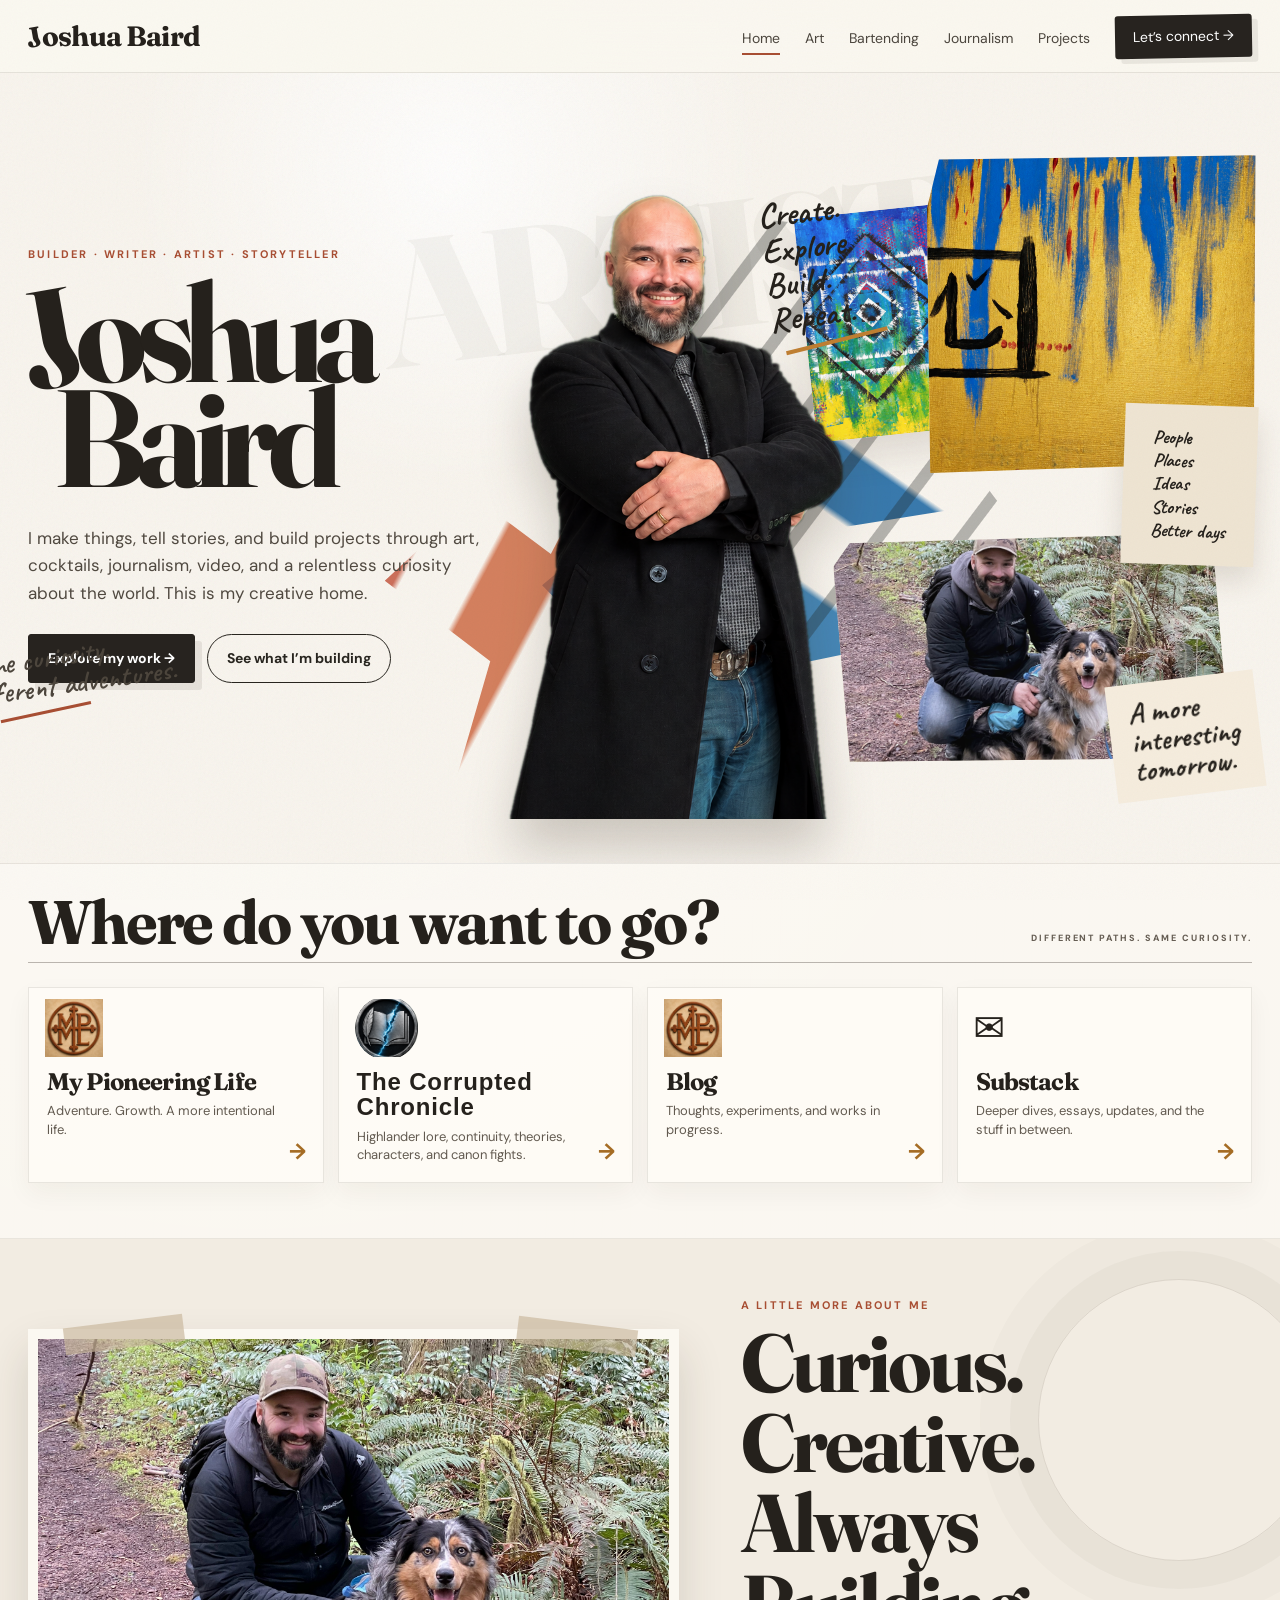
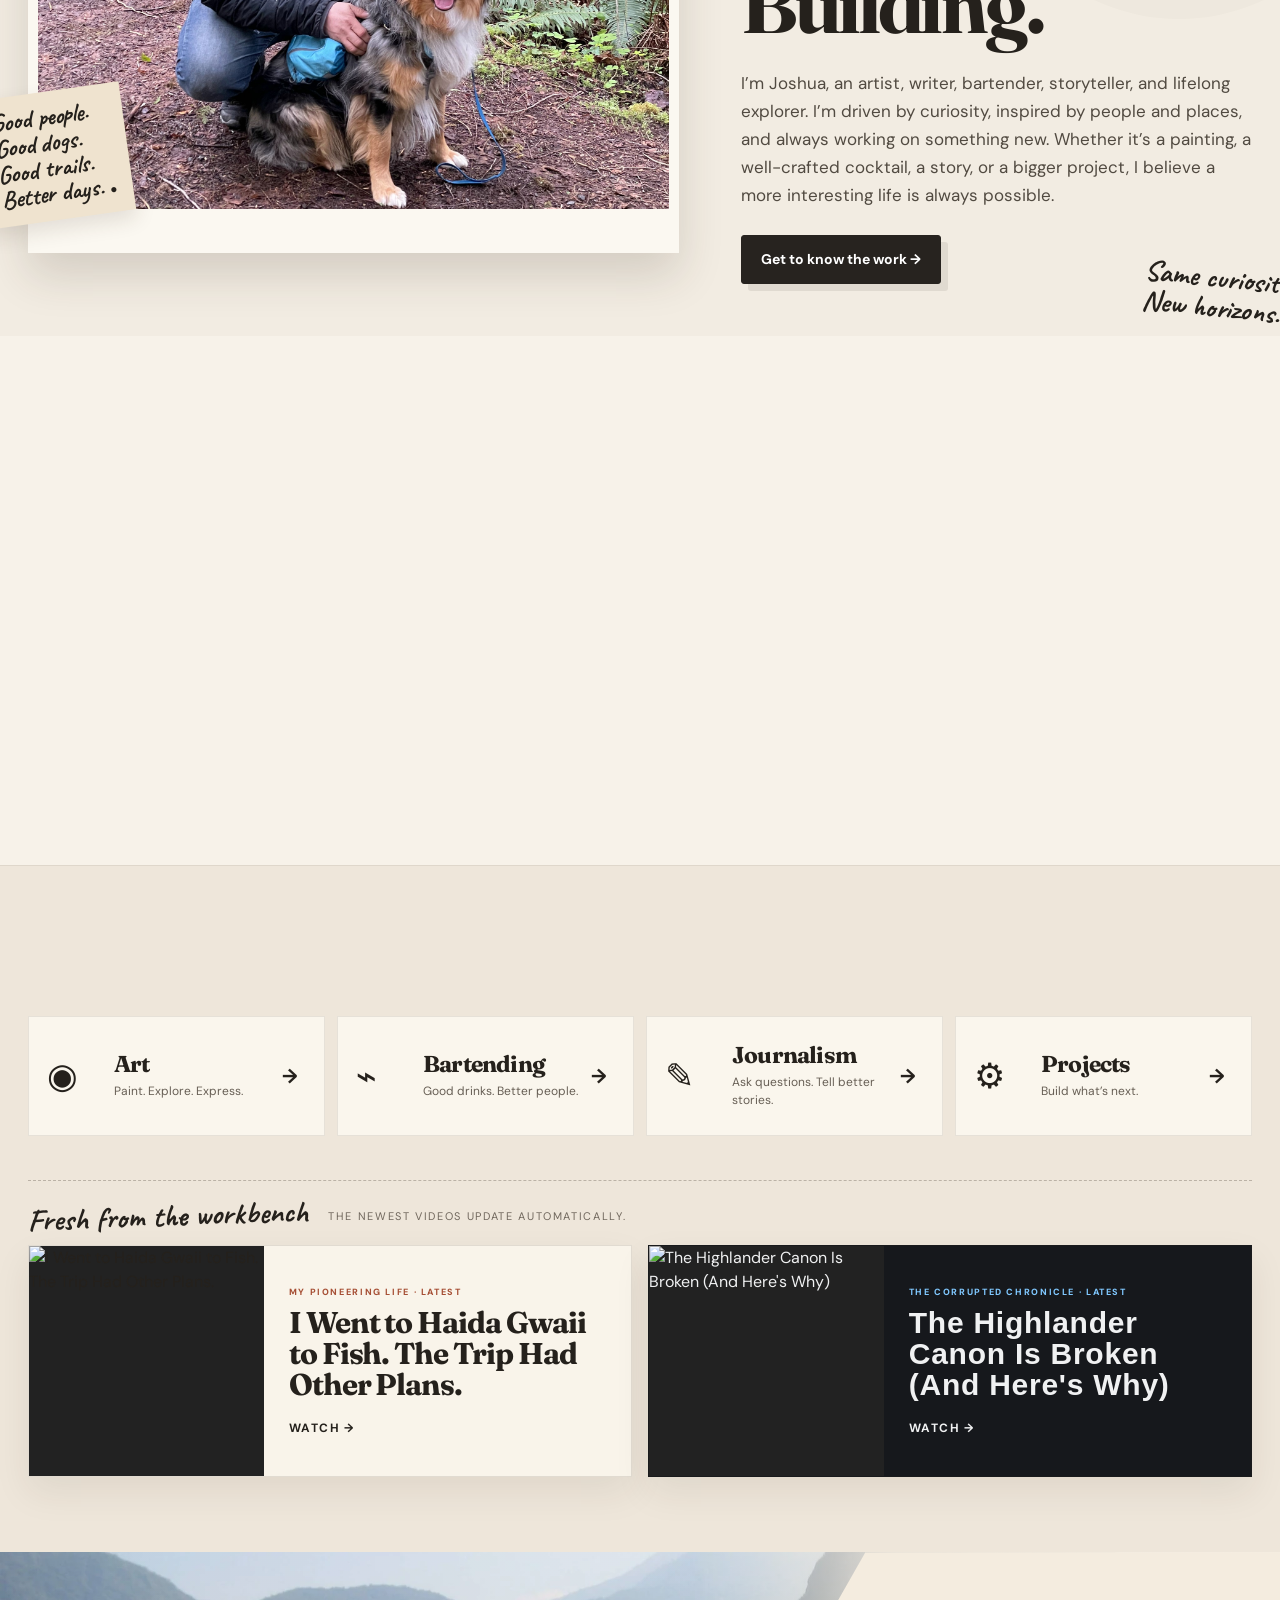
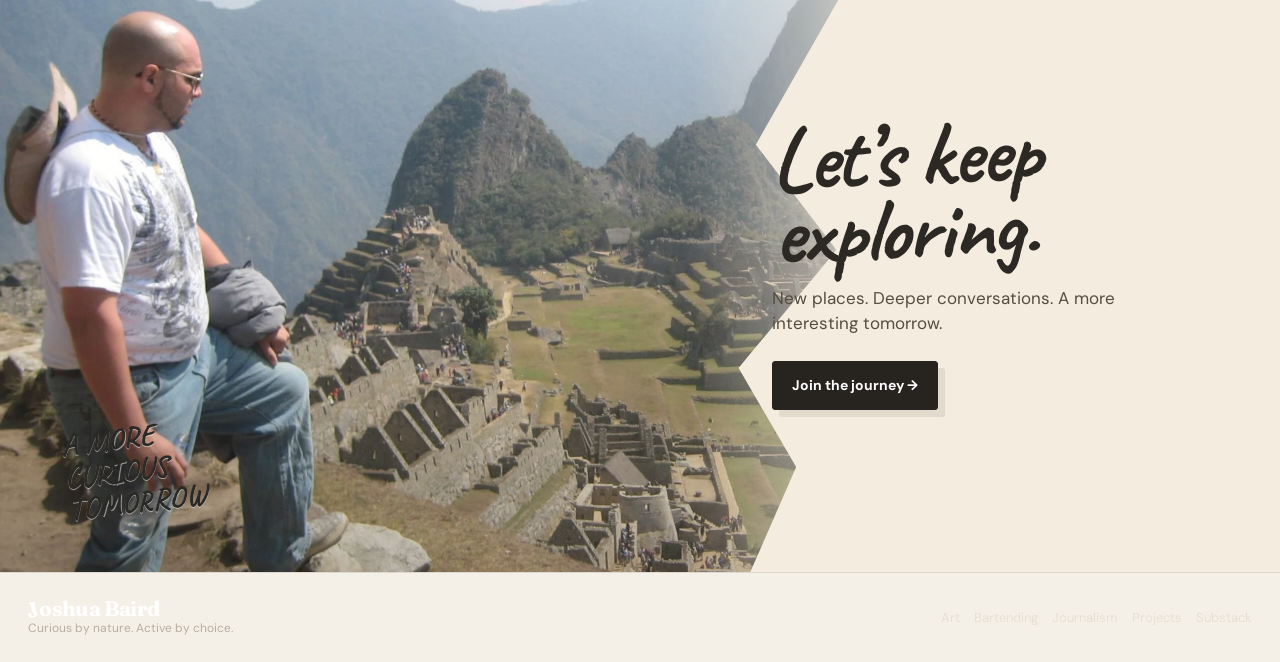
==== index.html @ 8ac99ee0 "Publish Joshua Baird Website v1.9" ====
<!doctype html>
<html lang="en">
<head>
<meta charset="utf-8">
<meta name="viewport" content="width=device-width,initial-scale=1">
<title>Joshua Baird — Curious. Creative. Always Building.</title>
<meta name="description" content="Joshua Baird: art, writing, bartending, journalism, projects, travel and a life built around curiosity.">
<link rel="stylesheet" href="assets/css/site.css">
</head>
<body class="site-shell home-v2">
<nav class="nav home-v2-nav">
  <div class="container nav-inner">
    <a class="brand" href="index.html"><span class="brand-j">J</span>oshua Baird</a>
    <button class="menu-btn" aria-label="Menu">☰</button>
    <div class="nav-links">
      <a class="active" href="index.html">Home</a>
      <a href="art.html">Art</a>
      <a href="bartending.html">Bartending</a>
      <a href="journalism.html">Journalism</a>
      <a href="projects.html">Projects</a>
      <a class="nav-cta" href="#explore">Let’s connect →</a>
    </div>
  </div>
</nav>
<main>

<section class="home2-hero">
  <div class="home2-paint home2-paint-blue" aria-hidden="true"></div>
  <div class="home2-paint home2-paint-red" aria-hidden="true"></div>
  <div class="home2-paint home2-paint-charcoal" aria-hidden="true"></div>
  <div class="container home2-hero-grid">
    <div class="home2-copy reveal">
      <div class="eyebrow">Builder · Writer · Artist · Storyteller</div>
      <h1><span class="home2-crooked-j">J</span>oshua<br><span class="home2-baird">Baird</span></h1>
      <p>I make things, tell stories, and build projects through art, cocktails, journalism, video, and a relentless curiosity about the world. This is my creative home.</p>
      <div class="hero-btns">
        <a class="btn home2-ink-btn" href="#explore">Explore my work →</a>
        <a class="btn ghost" href="projects.html">See what I’m building</a>
      </div>
      <div class="home2-margin-note">Same curiosity.<br>Different adventures.</div>
    </div>

    <div class="home2-portrait-wrap reveal">
      <div class="home2-word artist-word" aria-hidden="true">ARTIST</div>
      <img class="home2-portrait" src="assets/img/profile/joshua-cutout-v2.png" alt="Joshua Baird">
      <div class="home2-portrait-note">Create.<br>Explore.<br>Build.<br>Repeat.</div>
    </div>

    <div class="home2-collage reveal" aria-label="Artwork and places that shape the work">
      <figure class="home2-art-scrap home2-art-scrap-main"><img src="assets/img/art/gold-blue-circle.png" alt="Gold, blue and red abstract painting by Joshua Baird"></figure>
      <figure class="home2-art-scrap home2-art-scrap-small"><img src="assets/img/art/blue-diamond.png" alt="Blue geometric abstract painting by Joshua Baird"></figure>
      <figure class="home2-place-scrap"><img src="assets/img/profile/joshua-hiking-original.jpg" alt="Pacific Northwest trail"></figure>
      <div class="home2-paper-note">People<br>Places<br>Ideas<br>Stories<br>Better days</div>
      <div class="home2-tomorrow">A more<br>interesting<br>tomorrow.</div>
    </div>
  </div>
</section>

<section class="home2-routes" id="explore">
  <div class="container">
    <div class="home2-section-line reveal">
      <h2>Where do you want to go?</h2>
      <span>Different paths. Same curiosity.</span>
    </div>
    <div class="home2-route-grid">
      <a class="home2-route-card reveal" href="https://www.youtube.com/@mypioneeringlife" target="_blank" rel="noopener">
        <div class="home2-route-mark mpl-mark"><img src="assets/img/brand/mpl-current-logo.webp" alt="My Pioneering Life"></div>
        <h3>My Pioneering Life</h3><p>Adventure. Growth. A more intentional life.</p><b>→</b>
      </a>
      <a class="home2-route-card reveal" href="https://www.youtube.com/@TheCorruptedChronicle" target="_blank" rel="noopener">
        <div class="home2-route-mark cc-mark"><img src="assets/img/brand/corrupted-chronicle-logo.png" alt="The Corrupted Chronicle"></div>
        <h3 class="cc-title">The Corrupted Chronicle</h3><p>Highlander lore, continuity, theories, characters, and canon fights.</p><b>→</b>
      </a>
      <a class="home2-route-card reveal" href="https://mypioneeringlife.com" target="_blank" rel="noopener" data-live-link="blog">
        <div class="home2-route-mark blog-mark"><img data-live-image="blog" src="assets/img/brand/mpl-current-logo.webp" alt="My Pioneering Life blog"></div>
        <h3>Blog</h3><p data-live-title="blog">Thoughts, experiments, and works in progress.</p><b>→</b>
      </a>
      <a class="home2-route-card reveal" href="https://substack.com/@mypioneeringlife" target="_blank" rel="noopener" data-live-link="substack">
        <div class="home2-route-mark substack-mark"><span>✉</span></div>
        <h3>Substack</h3><p data-live-title="substack">Deeper dives, essays, updates, and the stuff in between.</p><b>→</b>
      </a>
    </div>
  </div>
</section>

<section class="home2-about">
  <div class="container home2-about-grid">
    <div class="home2-about-photo reveal">
      <div class="home2-tape tape-a"></div><div class="home2-tape tape-b"></div>
      <img src="assets/img/profile/joshua-hiking.jpg" alt="Joshua hiking in the Pacific Northwest with his dog">
      <div class="home2-dog-note">Good people.<br>Good dogs.<br>Good trails.<br>Better days. <span>●</span></div>
    </div>
    <div class="home2-about-copy reveal">
      <div class="eyebrow">A little more about me</div>
      <h2>Curious. Creative.<br>Always Building.</h2>
      <p>I’m Joshua, an artist, writer, bartender, storyteller, and lifelong explorer. I’m driven by curiosity, inspired by people and places, and always working on something new. Whether it’s a painting, a well-crafted cocktail, a story, or a bigger project, I believe a more interesting life is always possible.</p>
      <a class="btn home2-ink-btn" href="projects.html">Get to know the work →</a>
      <div class="home2-about-scribble">Same curiosity.<br>New horizons.</div>
    </div>
  </div>
</section>

<section class="home2-art">
  <div class="container">
    <div class="home2-section-line reveal">
      <h2>Color. Contrast. Conversation.</h2>
      <span>Art that leaves a mark.</span>
    </div>
    <div class="home2-art-grid">
      <a href="art.html" class="home2-art-card reveal">
        <img src="assets/img/art/blue-diamond.png" alt="Blue Diamond abstract painting">
        <div><strong>Depth. Pattern. Perspective.</strong><span>Supporting work from the studio.</span></div>
      </a>
      <a href="art.html" class="home2-art-card reveal">
        <img src="assets/img/art/gold-blue-circle.png" alt="Gold and blue abstract painting with a red circle">
        <div><strong>Questions. Imperfection. Possibility.</strong><span>A study in marks, balance and interruption.</span></div>
      </a>
      <a href="art.html" class="home2-art-card reveal">
        <img src="assets/img/art/shards-red-x.png" alt="Abstract shard painting with red X forms">
        <div><strong>Energy. Disruption. Movement.</strong><span>The greatest hits stay inside the art page.</span></div>
      </a>
      <div class="home2-art-statement reveal">ART IS A<br>CONVERSATION<br>THAT KEEPS<br>GOING.<span>↗</span></div>
    </div>
  </div>
</section>

<section class="home2-motion">
  <div class="container">
    <div class="home2-section-line reveal">
      <h2>Projects in Motion.</h2>
      <span>Ideas, passions, and work in progress.</span>
    </div>
    <div class="home2-motion-grid">
      <a class="home2-motion-card reveal" href="art.html"><span class="motion-symbol">◉</span><div><h3>Art</h3><p>Paint. Explore. Express.</p></div><b>→</b></a>
      <a class="home2-motion-card reveal" href="bartending.html"><span class="motion-symbol">⌁</span><div><h3>Bartending</h3><p>Good drinks. Better people.</p></div><b>→</b></a>
      <a class="home2-motion-card reveal" href="journalism.html"><span class="motion-symbol">✎</span><div><h3>Journalism</h3><p>Ask questions. Tell better stories.</p></div><b>→</b></a>
      <a class="home2-motion-card reveal" href="projects.html"><span class="motion-symbol">⚙</span><div><h3>Projects</h3><p>Build what’s next.</p></div><b>→</b></a>
    </div>

    <div class="home2-live-label reveal"><span>Fresh from the workbench</span><em>The newest videos update automatically.</em></div>
    <div class="home2-live-grid">
      <a class="home2-live-card reveal" data-live-video-card="mypioneeringlife" href="https://www.youtube.com/@mypioneeringlife" target="_blank" rel="noopener">
        <div class="home2-live-thumb"><img data-live-video-thumb="mypioneeringlife" src="https://i.ytimg.com/vi/rcuviXfyBH0/maxresdefault.jpg" alt="Latest My Pioneering Life video"></div>
        <div class="home2-live-copy"><span>MY PIONEERING LIFE · LATEST</span><h3 data-live-video-title="mypioneeringlife">I Went to Haida Gwaii to Fish. The Trip Had Other Plans.</h3><b>Watch →</b></div>
      </a>
      <a class="home2-live-card home2-live-cc reveal" data-live-video-card="corruptedchronicle" href="https://www.youtube.com/@TheCorruptedChronicle" target="_blank" rel="noopener">
        <div class="home2-live-thumb"><img data-live-video-thumb="corruptedchronicle" src="https://i.ytimg.com/vi/TkaLQCbQPTg/maxresdefault.jpg" alt="Latest Corrupted Chronicle video"></div>
        <div class="home2-live-copy"><span>THE CORRUPTED CHRONICLE · LATEST</span><h3 data-live-video-title="corruptedchronicle">The Highlander Canon Is Broken (And Here's Why)</h3><b>Watch →</b></div>
      </a>
    </div>
  </div>
</section>

<section class="home2-travel reveal">
  <img src="assets/img/travel/machu-picchu.webp" alt="Joshua overlooking Machu Picchu">
  <div class="home2-travel-wash"></div>
  <div class="home2-travel-side">A MORE<br>CURIOUS<br>TOMORROW</div>
  <div class="container home2-travel-inner">
    <div class="home2-travel-copy">
      <h2>Let’s keep<br>exploring.</h2>
      <p>New places. Deeper conversations. A more interesting tomorrow.</p>
      <a class="btn home2-ink-btn" href="projects.html">Join the journey →</a>
    </div>
  </div>
</section>

</main>
<footer class="footer home2-footer"><div class="container footer-inner"><div><div class="brand"><span class="brand-j">J</span>oshua Baird</div><div class="footer-small">Curious by nature. Active by choice.</div></div><div class="footer-links"><a href="art.html">Art</a><a href="bartending.html">Bartending</a><a href="journalism.html">Journalism</a><a href="projects.html">Projects</a><a href="https://substack.com/@mypioneeringlife" target="_blank" rel="noopener">Substack</a></div></div></footer>
<script src="data/live-content.js"></script>
<script src="assets/js/site.js"></script>
</body></html>
---- assets/css/site.css ----
@import url('https://fonts.googleapis.com/css2?family=Caveat:wght@500;600;700&family=DM+Sans:wght@400;500;600;700&family=Fraunces:opsz,wght@9..144,600;9..144,700;9..144,800&display=swap');

:root{
  --paper:#f4efe6;--paper-2:#fbf8f1;--ink:#25211c;--muted:#675f55;--rust:#a84e33;--rust-2:#7f3727;
  --char:#28251f;--sage:#75806f;--line:rgba(55,46,35,.16);--cream:#fffdf7;--gold:#c79444;
  --serif:'Fraunces',Georgia,serif;--sans:'DM Sans',system-ui,sans-serif;--hand:'Caveat',cursive;
  --shadow:0 22px 60px rgba(67,48,28,.13);--radius:18px;
}
*{box-sizing:border-box}html{scroll-behavior:smooth}body{margin:0;color:var(--ink);font-family:var(--sans);background:var(--paper);line-height:1.5}a{color:inherit;text-decoration:none}img{display:block;max-width:100%}button{font:inherit}::selection{background:#dcb59f;color:#231a16}
body.site-shell{background:
  radial-gradient(circle at 20% 12%,rgba(255,255,255,.8),transparent 23%),
  linear-gradient(rgba(249,246,239,.94),rgba(249,246,239,.94)),
  repeating-linear-gradient(92deg,rgba(113,89,55,.08) 0 1px,transparent 1px 28px),
  #eee4d4;
}
body.site-shell:before{content:"";position:fixed;inset:0;pointer-events:none;z-index:1000;opacity:.22;mix-blend-mode:multiply;background-image:url("data:image/svg+xml,%3Csvg xmlns='http://www.w3.org/2000/svg' width='130' height='130'%3E%3Cfilter id='n'%3E%3CfeTurbulence type='fractalNoise' baseFrequency='.8' numOctaves='3' stitchTiles='stitch'/%3E%3C/filter%3E%3Crect width='100%25' height='100%25' filter='url(%23n)' opacity='.13'/%3E%3C/svg%3E")}

.container{width:min(1320px,calc(100% - 56px));margin:auto}.nav{position:sticky;top:0;z-index:80;background:rgba(248,244,236,.88);backdrop-filter:blur(18px);border-bottom:1px solid var(--line)}.nav-inner{height:72px;display:flex;align-items:center;justify-content:space-between;gap:28px}.brand{font:700 28px/1 var(--serif);letter-spacing:-.03em}.nav-links{display:flex;align-items:center;gap:25px;font-size:14px}.nav-links a{position:relative;padding:24px 0 20px;color:#4c463e}.nav-links a:after{content:"";position:absolute;left:0;right:100%;bottom:14px;height:2px;background:var(--rust);transition:.25s}.nav-links a:hover:after,.nav-links a.active:after{right:0}.nav-cta{padding:10px 15px!important;border-radius:999px;background:var(--char);color:white!important}.nav-cta:after{display:none}.menu-btn{display:none;background:none;border:0;font-size:24px}

.eyebrow{text-transform:uppercase;letter-spacing:.2em;font-size:11px;font-weight:700;color:var(--rust)}.display,h1,h2,h3{font-family:var(--serif);margin:0;line-height:.98;letter-spacing:-.035em}.hand{font-family:var(--hand);font-size:30px;line-height:1.05}.muted{color:var(--muted)}.btn{display:inline-flex;align-items:center;justify-content:center;gap:10px;border-radius:999px;padding:13px 19px;background:var(--char);color:white;border:1px solid var(--char);font-weight:700;font-size:14px;transition:.2s}.btn:hover{transform:translateY(-2px);box-shadow:0 12px 28px rgba(36,30,24,.16)}.btn.ghost{background:transparent;color:var(--char)}.btn.rust{background:var(--rust);border-color:var(--rust)}

/* Home */
.home-hero{position:relative;min-height:760px;display:grid;grid-template-columns:.9fr 1.1fr;align-items:center;gap:20px;padding:46px 0 12px;overflow:hidden}.home-hero:after{content:"";position:absolute;right:-10vw;top:8%;width:58vw;height:86%;background:url('../img/art/grid-lines.png') center/cover;opacity:.38;mix-blend-mode:multiply;clip-path:polygon(9% 6%,95% 0,86% 34%,100% 58%,77% 100%,37% 92%,0 64%,13% 31%);filter:saturate(1.1) contrast(1.02);z-index:-1}.hero-copy{padding:48px 0 76px;position:relative;z-index:3}.hero-copy h1{font-size:clamp(72px,9.7vw,150px);max-width:720px}.hero-copy .intro{max-width:620px;font-size:19px;color:#554e46;margin:24px 0 26px}.hero-btns{display:flex;gap:12px;flex-wrap:wrap}.hero-scribble{display:inline-block;margin:34px 0 0 36px;transform:rotate(-5deg);font:600 31px/1.05 var(--hand);position:relative}.hero-scribble:after{content:"";position:absolute;left:16px;right:4px;bottom:-7px;border-bottom:3px solid var(--rust);transform:rotate(-3deg)}
.hero-visual{height:690px;position:relative;display:flex;align-items:flex-end;justify-content:center;overflow:hidden}.hero-visual:before{content:"";position:absolute;left:10%;right:5%;top:13%;bottom:4%;background:linear-gradient(140deg,rgba(188,63,36,.06),rgba(42,47,45,.05));border-radius:48% 52% 16px 16px}.hero-portrait{height:620px;width:auto;position:relative;z-index:2;object-fit:contain;object-position:center top;filter:drop-shadow(0 24px 25px rgba(35,24,14,.2));clip-path:inset(0 0 9% 0)}.hero-rail{position:absolute;right:0;top:170px;width:170px;border-left:1px solid rgba(56,47,38,.3);padding-left:20px;font-size:12px;line-height:1.8;text-transform:uppercase;letter-spacing:.08em}.hero-note{position:absolute;right:8px;top:66px;transform:rotate(-8deg);font:600 28px/1.05 var(--hand);max-width:150px}

.route-section{padding:40px 0 90px}.section-title{font-size:clamp(46px,5vw,74px)}.route-head{display:flex;justify-content:space-between;align-items:end;gap:30px;margin-bottom:26px}.route-head .hand{max-width:270px;text-align:center;transform:rotate(4deg)}.route-grid{display:grid;grid-template-columns:repeat(4,1fr);gap:14px}.route-card{background:rgba(255,255,255,.66);border:1px solid rgba(56,47,38,.12);box-shadow:0 12px 30px rgba(48,35,22,.06);overflow:hidden;min-height:300px;display:flex;flex-direction:column;transition:.25s}.route-card:hover{transform:translateY(-5px);box-shadow:var(--shadow)}.route-visual{height:138px;position:relative;overflow:hidden;background:#d7d0c3}.route-visual img{width:100%;height:100%;object-fit:cover}.route-visual.mpl img{object-fit:cover}.route-visual.cc{background:radial-gradient(circle at 72% 30%,#6b727a 0 1px,transparent 2px),linear-gradient(135deg,#090a0d,#232831 55%,#090a0d);display:flex;align-items:center;justify-content:center;overflow:hidden}.route-visual.cc:before{content:"";position:absolute;width:6px;height:190px;background:#d7dde5;transform:rotate(38deg);box-shadow:0 0 18px rgba(255,255,255,.45)}.route-visual.cc:after{content:"THAT'S NOT CANON";font-family:'Air Americana',Impact,'Arial Narrow',sans-serif;letter-spacing:.06em;font-size:24px;color:white;position:relative;background:rgba(0,0,0,.58);padding:9px 12px;transform:rotate(-4deg)}.route-visual.blog{background:linear-gradient(120deg,#7a5439,#c69b6c 45%,#3c2b20);position:relative}.route-visual.blog:before{content:"";position:absolute;left:24%;top:12%;width:52%;height:80%;background:#eee6d8;transform:rotate(5deg);box-shadow:0 8px 24px rgba(0,0,0,.24)}.route-visual.blog:after{content:"";position:absolute;left:48%;top:25%;width:8px;height:80px;background:#1e1d1c;transform:rotate(45deg)}.route-visual.substack{background:radial-gradient(circle at 62% 42%,#f2a643 0 5%,#b56b28 6% 13%,#4b2d1c 35%,#1d1713 70%)}.route-body{padding:18px 18px 20px;display:flex;flex-direction:column;flex:1}.route-body h3{font-size:26px;margin-bottom:8px}.route-body p{font-size:14px;color:var(--muted);margin:0 0 18px}.route-arrow{margin-top:auto;font-size:23px;align-self:flex-end}

.about-band{padding:88px 0;background:rgba(255,252,246,.52);border-top:1px solid rgba(54,47,39,.08);border-bottom:1px solid rgba(54,47,39,.08);position:relative;overflow:hidden}.about-grid{display:grid;grid-template-columns:.86fr 1.14fr;gap:58px;align-items:center}.about-copy h2{font-size:clamp(54px,6vw,86px);max-width:760px}.about-copy p{font-size:17px;max-width:720px;color:#5a5248}.about-notes{min-height:330px;position:relative}.note-card{position:absolute;background:#fdfaf2;padding:26px 28px;box-shadow:0 14px 36px rgba(52,40,27,.12);border:1px solid rgba(71,56,39,.08);font:600 30px/1.05 var(--hand)}.note-card.one{left:6%;top:14%;transform:rotate(-5deg)}.note-card.two{right:6%;top:4%;transform:rotate(4deg)}.note-card.three{right:16%;bottom:4%;transform:rotate(-2deg)}.about-notes:after{content:"";position:absolute;inset:14% 22% 12% 20%;border:2px solid rgba(168,78,51,.35);border-radius:50%;transform:rotate(-11deg)}

.art-tease{padding:100px 0 110px}.tease-grid{display:grid;grid-template-columns:.65fr 1.35fr;gap:42px;align-items:center}.tease-copy h2{font-size:clamp(54px,6vw,84px)}.tease-copy p{color:var(--muted);font-size:17px}.tease-wall{display:grid;grid-template-columns:1fr 1.1fr 1fr;grid-template-rows:240px 240px;gap:14px;transform:rotate(-.5deg)}.tease-wall figure{margin:0;background:white;padding:8px 8px 34px;box-shadow:0 14px 30px rgba(42,31,21,.14);position:relative}.tease-wall figure:nth-child(1){grid-row:span 2;transform:rotate(-2deg)}.tease-wall figure:nth-child(2){transform:rotate(1.5deg)}.tease-wall figure:nth-child(3){grid-row:span 2;transform:rotate(2deg)}.tease-wall figure:nth-child(4){transform:rotate(-1deg)}.tease-wall img{width:100%;height:100%;object-fit:cover}.tease-wall figcaption{position:absolute;left:12px;bottom:7px;font:600 23px/1 var(--hand);color:#3c352f}

.motion{padding:90px 0;background:#efe7da;border-top:1px solid rgba(68,54,37,.08);border-bottom:1px solid rgba(68,54,37,.08)}.motion-head{display:grid;grid-template-columns:.5fr 1.5fr;gap:30px;align-items:end;margin-bottom:28px}.motion-head h2{font-size:clamp(50px,6vw,84px)}.motion-head p{color:var(--muted);max-width:660px}.motion-grid{display:grid;grid-template-columns:repeat(5,1fr);gap:13px}.motion-card{background:#fffaf1;border:1px solid rgba(55,43,31,.1);overflow:hidden;min-height:300px;transition:.25s}.motion-card:hover{transform:translateY(-5px)}.motion-img{height:150px;overflow:hidden;background:#28231f}.motion-img img{width:100%;height:100%;object-fit:cover}.motion-img.cc-project{background:linear-gradient(135deg,#050608,#252a31);display:grid;place-items:center;color:white;position:relative}.motion-img.cc-project:before{content:"";width:80%;height:2px;background:#d9dde0;box-shadow:0 -12px 0 rgba(217,221,224,.2),0 12px 0 rgba(217,221,224,.2);transform:rotate(-9deg)}.motion-img.cc-project span{position:absolute;font-family:'Air Americana',Impact,sans-serif;font-size:22px;letter-spacing:.05em}.motion-body{padding:14px}.motion-body h3{font-size:22px;line-height:1.05;margin-bottom:6px}.motion-body p{font-size:13px;color:var(--muted);margin:0}

.travel-close{position:relative;min-height:620px;background:#111;overflow:hidden;color:white;display:flex;align-items:flex-end}.travel-close img{position:absolute;inset:0;width:100%;height:100%;object-fit:cover;object-position:center 45%;filter:saturate(.9) contrast(1.02)}.travel-close:after{content:"";position:absolute;inset:0;background:linear-gradient(90deg,rgba(15,16,15,.1),rgba(14,14,14,.08) 43%,rgba(11,12,12,.72) 82%),linear-gradient(0deg,rgba(12,12,11,.6),transparent 45%)}.travel-close .container{position:relative;z-index:2;display:flex;justify-content:flex-end;padding-bottom:72px}.travel-copy{width:min(520px,100%)}.travel-copy h2{font-size:clamp(60px,7vw,104px);color:white}.travel-copy p{font-size:18px;color:#eee2d7}.travel-side-note{position:absolute;z-index:3;left:4.5vw;bottom:70px;font:600 34px/1 var(--hand);transform:rotate(-8deg);text-shadow:0 2px 14px rgba(0,0,0,.55)}
.footer{background:#231f1a;color:#e8dfd3;padding:25px 0}.footer-inner{display:flex;align-items:center;justify-content:space-between;gap:22px}.footer-small{font-size:12px;color:#b9ada0}.footer-links{display:flex;gap:14px;font-size:13px}.footer .brand{color:white;font-size:21px}

/* Common subpage */
.page-hero{padding:80px 0 72px;display:grid;grid-template-columns:1.05fr .95fr;gap:50px;align-items:center}.page-hero h1{font-size:clamp(70px,9vw,135px)}.page-hero p{font-size:19px;color:var(--muted);max-width:650px}.page-hero .hero-art-img{border:12px solid #f9f3e8;box-shadow:var(--shadow);transform:rotate(2deg);max-height:620px;width:100%;object-fit:cover}.sub-section{padding:90px 0}.sub-head{display:flex;justify-content:space-between;gap:30px;align-items:end;margin-bottom:34px}.sub-head h2{font-size:clamp(48px,6vw,80px)}.sub-head p{max-width:600px;color:var(--muted)}

/* Art */
.art-page .art-intro-visual{display:grid;grid-template-columns:1fr 1fr;gap:12px}.art-page .art-intro-visual img{width:100%;height:290px;object-fit:cover;box-shadow:var(--shadow)}.art-page .art-intro-visual img:first-child{grid-column:span 2;height:350px}.featured-art{display:grid;gap:110px}.art-feature{display:grid;grid-template-columns:1.12fr .88fr;gap:52px;align-items:center}.art-feature:nth-child(even){grid-template-columns:.88fr 1.12fr}.art-feature:nth-child(even) .feature-image{order:2}.feature-image{position:relative}.feature-image:before{content:"";position:absolute;inset:-14px 6% 16px -12px;border:1px solid rgba(80,62,42,.19);transform:rotate(-1.5deg)}.feature-image img{width:100%;max-height:760px;object-fit:contain;background:#ece5d8;box-shadow:var(--shadow);position:relative}.feature-copy h2{font-size:clamp(48px,5vw,72px)}.feature-copy p{color:var(--muted);font-size:17px}.gallery-grid{columns:3 300px;column-gap:16px}.gallery-grid img{width:100%;margin-bottom:16px;break-inside:avoid;background:#eee;box-shadow:0 10px 24px rgba(55,39,23,.11)}

/* Bartending */
.bar-page{background:#0e0b09;color:#f2e7d7;font-family:var(--sans);--bar-gold:#d1a15b;--bar-muted:#b9aa96}.bar-page .nav{background:rgba(14,11,9,.9);border-color:rgba(230,188,118,.17)}.bar-page .brand,.bar-page .nav-links a{color:#f4eadc}.bar-page .nav-cta{background:#c99854;color:#1a130d!important}.bar-page .eyebrow{color:var(--bar-gold)}.bar-wrap{background:radial-gradient(circle at 70% 10%,rgba(194,132,63,.12),transparent 26%),linear-gradient(rgba(12,10,8,.96),rgba(12,10,8,.96)),repeating-linear-gradient(90deg,#3d2517 0 80px,#27160e 80px 160px)}.bar-hero{min-height:850px;display:grid;grid-template-columns:.9fr 1.1fr;gap:42px;align-items:center}.bar-hero h1{font-size:clamp(70px,9vw,130px);color:white}.bar-hero p{font-size:19px;color:#cbbba7;max-width:620px}.bar-photo{position:relative;overflow:hidden;border:1px solid rgba(218,171,96,.23);box-shadow:0 30px 80px rgba(0,0,0,.5)}.bar-photo img{width:100%;height:690px;object-fit:cover;object-position:center 32%}.bar-photo:after{content:"";position:absolute;inset:0;box-shadow:inset 0 0 120px rgba(0,0,0,.25)}.bar-section{padding:100px 0;border-top:1px solid rgba(208,162,89,.13)}.bar-section h2{font-size:clamp(48px,6vw,80px);color:white}.bar-section p{color:var(--bar-muted)}.credential-grid{display:grid;grid-template-columns:.85fr 1.15fr;gap:46px;align-items:center}.credential-grid img{width:100%;box-shadow:0 28px 70px rgba(0,0,0,.45)}.credential-copy{border-left:1px solid rgba(214,168,96,.35);padding-left:40px}.credential-copy .big{font:700 clamp(60px,7vw,100px)/.87 var(--serif);color:white;margin:12px 0 24px}.values{display:flex;gap:10px;flex-wrap:wrap}.value{border:1px solid rgba(211,163,89,.32);border-radius:999px;padding:9px 13px;color:#e0cdb5;font-size:13px}.birds-feature{display:grid;grid-template-columns:.82fr 1.18fr;gap:18px}.birds-copy{background:linear-gradient(145deg,#23170f,#17110d);border:1px solid rgba(210,164,91,.14);padding:54px;display:flex;flex-direction:column;justify-content:center}.birds-copy h3{font-size:clamp(58px,6vw,86px);color:white}.birds-copy blockquote{font:600 48px/1 var(--hand);color:var(--bar-gold);margin:26px 0}.birds-photo img{width:100%;height:100%;min-height:590px;object-fit:cover;background:white}.origin-strip{display:grid;grid-template-columns:1fr 1fr;gap:14px;margin-top:14px}.origin-strip img{height:330px;width:100%;object-fit:cover}.drink-grid{display:grid;grid-template-columns:repeat(3,1fr);gap:14px}.drink-card{background:#16110e;border:1px solid rgba(210,164,91,.13)}.drink-card img{width:100%;aspect-ratio:1/1;object-fit:cover}.drink-card.wide{grid-column:span 2}.drink-card.wide img{aspect-ratio:2/1}.drink-copy{padding:18px}.drink-copy h3{font-size:30px;color:white}.drink-copy p{font-size:14px}.craft-grid{display:grid;grid-template-columns:1.25fr .75fr;gap:18px}.craft-grid img{width:100%;height:560px;object-fit:cover}.craft-note{padding:42px;background:#15110e;border:1px solid rgba(210,164,91,.13)}.timeline{display:grid;grid-template-columns:repeat(3,1fr);gap:14px}.milestone{border-top:1px solid var(--bar-gold);padding:26px;background:#15110e}.milestone .year{font:700 44px/1 var(--serif);color:var(--bar-gold)}.bar-social{display:flex;align-items:center;justify-content:space-between;gap:30px;background:linear-gradient(135deg,#17110d,#27180f);padding:42px;border:1px solid rgba(210,164,91,.2)}.bar-social h3{font-size:44px;color:white}.bar-page .btn{background:var(--bar-gold);border-color:var(--bar-gold);color:#1a130c}.bar-page .btn.ghost{background:transparent;color:#f2e7d7;border-color:rgba(242,231,215,.4)}

/* Journalism */
.journalism{background:#f2eadc}.journalism .page-hero{border-bottom:5px double #302a24}.journalism .page-hero h1{font-family:Georgia,serif;letter-spacing:-.055em}.press-kicker{font:700 14px/1 var(--sans);letter-spacing:.22em;text-transform:uppercase;border-top:5px solid #2a2622;border-bottom:1px solid #2a2622;padding:11px 0;margin-bottom:28px}.news-grid{display:grid;grid-template-columns:repeat(3,1fr);gap:18px}.news-card{background:#fffdf8;border:1px solid #cfc3b2;padding:12px;box-shadow:0 11px 28px rgba(72,52,30,.07)}.news-card img{width:100%;aspect-ratio:4/5;object-fit:cover;object-position:top}.news-card h3{font:700 27px/1.03 Georgia,serif;margin:15px 0 8px}.news-card p{font-size:14px;color:#655c51}.journal-note{columns:2 300px;column-gap:36px;font-family:Georgia,serif;font-size:17px;border-top:1px solid #35302a;border-bottom:1px solid #35302a;padding:30px 0}

/* Projects */
.projects-page .project-hero-art{background:linear-gradient(135deg,#eee4d6,#d7cab8);padding:35px;display:grid;place-items:center;min-height:520px}.projects-page .project-hero-art img{max-height:440px;object-fit:contain}.project-list{display:grid;gap:22px}.project-row{display:grid;grid-template-columns:.8fr 1.2fr;gap:30px;align-items:center;background:rgba(255,255,255,.52);border:1px solid rgba(69,53,36,.1);padding:22px}.project-row:nth-child(even){grid-template-columns:1.2fr .8fr}.project-row:nth-child(even) .project-media{order:2}.project-media{height:310px;overflow:hidden;background:#25211c}.project-media img{width:100%;height:100%;object-fit:cover}.project-media.cc-project{display:grid;place-items:center;background:linear-gradient(135deg,#050608,#272d35);color:white;position:relative}.project-media.cc-project:before{content:"THAT'S NOT CANON";font-family:'Air Americana',Impact,sans-serif;font-size:clamp(32px,4vw,56px);letter-spacing:.06em;transform:rotate(-4deg)}.project-copy h2{font-size:54px}.project-copy p{color:var(--muted)}

.reveal{opacity:0;transform:translateY(22px);transition:opacity .65s ease,transform .65s ease}.reveal.in{opacity:1;transform:none}
@media (prefers-reduced-motion:reduce){*{scroll-behavior:auto!important}.reveal{opacity:1;transform:none;transition:none}}

@media(max-width:1050px){.home-hero{grid-template-columns:1fr .9fr}.hero-copy h1{font-size:90px}.hero-rail{display:none}.route-grid{grid-template-columns:1fr 1fr}.motion-grid{grid-template-columns:repeat(3,1fr)}.about-grid,.tease-grid,.page-hero,.credential-grid,.birds-feature,.craft-grid,.project-row,.project-row:nth-child(even),.art-feature,.art-feature:nth-child(even){grid-template-columns:1fr}.project-row:nth-child(even) .project-media,.art-feature:nth-child(even) .feature-image{order:0}.news-grid{grid-template-columns:1fr 1fr}}
@media(max-width:760px){.container{width:min(100% - 32px,1320px)}.nav-inner{height:64px}.nav-links{display:none}.menu-btn{display:block}.home-hero{grid-template-columns:1fr;padding-top:22px}.hero-copy{padding-bottom:0}.hero-copy h1{font-size:clamp(68px,20vw,100px)}.hero-visual{height:520px}.hero-portrait{height:520px}.home-hero:after{width:110vw;right:-45vw;top:45%;height:55%}.hero-note{right:18px;top:18px}.route-grid,.news-grid{grid-template-columns:1fr}.about-grid{gap:25px}.about-notes{min-height:310px}.tease-wall{grid-template-columns:1fr 1fr;grid-template-rows:220px 220px}.tease-wall figure:nth-child(1),.tease-wall figure:nth-child(3){grid-row:auto}.tease-wall figure:nth-child(1){grid-column:span 2}.motion-head{grid-template-columns:1fr}.motion-grid{grid-template-columns:1fr 1fr}.travel-close{min-height:560px}.travel-close .container{justify-content:flex-start}.travel-copy{padding-top:250px}.travel-side-note{left:25px;top:70px;bottom:auto}.drink-grid{grid-template-columns:1fr 1fr}.timeline{grid-template-columns:1fr}.origin-strip{grid-template-columns:1fr}.footer-inner{align-items:flex-start;flex-direction:column}.gallery-grid{columns:2 220px}}
@media(max-width:500px){.route-grid,.motion-grid,.drink-grid{grid-template-columns:1fr}.drink-card.wide{grid-column:auto}.tease-wall{display:block}.tease-wall figure{margin-bottom:16px!important;height:340px!important}.tease-wall figure:nth-child(1){height:420px!important}.page-hero h1{font-size:66px}.bar-hero{min-height:auto;grid-template-columns:1fr;padding:60px 0}.bar-photo img{height:500px}.birds-copy{padding:32px}.news-grid{grid-template-columns:1fr}.gallery-grid{columns:1}}

/* Art v0.3 — expressive studio direction */
.art-page-v3{overflow-x:hidden;background:#f2ebdf}
.art-page-v3 .nav{background:rgba(247,242,233,.88)}
.art-v3-hero{position:relative;min-height:790px;overflow:hidden;border-bottom:1px solid rgba(41,31,22,.16);background:#d9d0c3}
.art-v3-wallpaper{position:absolute;inset:-26% -12%;overflow:hidden;background:#d7d1c7}
.art-v3-wallpaper:after{content:"";position:absolute;inset:0;background:linear-gradient(90deg,rgba(246,240,229,.9) 0%,rgba(246,240,229,.58) 42%,rgba(26,24,23,.08) 100%),linear-gradient(180deg,transparent 55%,rgba(238,228,211,.7) 100%)}
.art-v3-wallpaper img{width:100%;height:100%;object-fit:cover;transform:rotate(90deg) scale(1.28);filter:saturate(.68) contrast(1.14) brightness(.93)}
.art-v3-hero-inner{min-height:790px;display:flex;align-items:center;position:relative;z-index:2}
.art-v3-hero-copy{width:min(760px,72%);padding:85px 0 110px}
.art-v3-hero-copy h1{font-size:clamp(88px,11.4vw,174px);line-height:.78;letter-spacing:-.06em;max-width:900px;text-transform:none}
.art-v3-hero-copy h1 em{font-style:italic;color:var(--rust);font-weight:600}
.art-v3-hero-copy p{max-width:600px;font-size:19px;color:#4d463e;margin-top:34px}
.art-v3-scribble{font:600 36px/1.05 var(--hand);transform:rotate(-4deg);margin:38px 0 0 80px;width:max-content;position:relative}
.art-v3-scribble:after{content:"";position:absolute;left:20px;right:-22px;bottom:-12px;border-bottom:4px solid var(--rust);transform:rotate(-2deg)}
.art-v3-edge-word{position:absolute;right:-335px;top:360px;z-index:2;white-space:nowrap;font:700 12px/1 var(--sans);letter-spacing:.34em;color:rgba(42,34,27,.52);transform:rotate(90deg);transform-origin:center}

.art-v3-wide-break{position:relative;min-height:500px;background:#101315;overflow:hidden}
.art-v3-wide-break img{width:100%;height:610px;object-fit:cover;object-position:center;filter:saturate(1.06) contrast(1.04)}
.art-v3-wide-break:after{content:"";position:absolute;inset:0;background:linear-gradient(90deg,rgba(10,12,13,.78),rgba(10,12,13,.08) 57%,rgba(10,12,13,.15))}
.art-v3-wide-copy{position:absolute;left:max(28px,calc((100vw - 1320px)/2));top:50%;transform:translateY(-50%);z-index:2;color:#fff;max-width:520px}
.art-v3-wide-copy .eyebrow{color:#f1b16c}.art-v3-wide-copy h2{font-size:clamp(58px,7vw,104px);margin:10px 0 18px}.art-v3-wide-copy p{font-size:17px;color:#eee2d3;max-width:460px}

.art-v3-intro{display:grid;grid-template-columns:.9fr 1.1fr;gap:80px;align-items:center;padding:130px 0 120px}
.art-v3-intro-copy h2{font-size:clamp(64px,7vw,104px);max-width:720px}.art-v3-intro-copy p{font-size:18px;color:var(--muted);max-width:650px}
.art-v3-diamond-panel{position:relative;padding:28px 70px 40px 28px}
.art-v3-diamond-panel:before{content:"";position:absolute;inset:10% 0 0 10%;background:#1b2120;transform:rotate(3deg)}
.art-v3-diamond-panel img{position:relative;width:100%;max-height:650px;object-fit:contain;box-shadow:0 32px 70px rgba(42,31,21,.24);transform:rotate(-2deg);z-index:1}
.art-v3-vertical-note{position:absolute;right:4px;top:18%;z-index:2;font:600 28px/1.05 var(--hand);writing-mode:vertical-rl;transform:rotate(4deg);color:#2b251f}

.art-v3-feature-stage{padding:90px 0 130px;background:#171513;color:#f5ecdf;position:relative;overflow:hidden}
.art-v3-feature-stage:before{content:"";position:absolute;left:-8%;top:9%;width:115%;height:90px;background:var(--rust);opacity:.12;transform:rotate(-3deg)}
.art-v3-section-title{max-width:900px;margin-bottom:80px}.art-v3-section-title .eyebrow{color:#e5a066}.art-v3-section-title h2{font-size:clamp(60px,8vw,116px)}
.art-v3-story{display:grid;grid-template-columns:1.08fr .92fr;gap:70px;align-items:center;margin:0 0 150px;position:relative}.art-v3-story:last-child{margin-bottom:20px}.art-v3-story:nth-child(odd){grid-template-columns:.92fr 1.08fr}
.art-v3-story-image{position:relative}.art-v3-story-image:before{content:"";position:absolute;inset:-20px 7% 14px -16px;border:1px solid rgba(236,205,165,.32);transform:rotate(-2deg)}
.art-v3-story-image img{width:100%;max-height:760px;object-fit:contain;background:#0e0d0c;position:relative;box-shadow:0 30px 80px rgba(0,0,0,.35)}
.art-v3-story-copy{position:relative;padding:30px 20px}.art-v3-story-copy .eyebrow{color:#e5a066}.art-v3-story-copy h3{font-size:clamp(56px,6vw,92px);color:#fff;margin:14px 0 22px}.art-v3-story-copy p{font-size:18px;color:#cfc0af;max-width:620px}
.art-v3-number{position:absolute;right:3%;top:-50px;font:800 clamp(110px,15vw,220px)/1 var(--serif);color:rgba(255,255,255,.045);letter-spacing:-.08em}
.art-v3-story-crossroads .art-v3-story-copy{order:1}.art-v3-story-crossroads .art-v3-story-image{order:2}.art-v3-story-burn .art-v3-story-image{transform:rotate(-1deg)}

.art-v3-collision{display:grid;grid-template-columns:1fr .58fr 1fr;min-height:620px;background:#f0e7d8;overflow:hidden}
.art-v3-collision-a,.art-v3-collision-b{overflow:hidden;position:relative}.art-v3-collision img{width:100%;height:100%;object-fit:cover;filter:saturate(1.04) contrast(1.03)}
.art-v3-collision-a{transform:skewX(-4deg);margin-left:-45px}.art-v3-collision-a img{transform:skewX(4deg) scale(1.08)}
.art-v3-collision-b{transform:skewX(4deg);margin-right:-45px}.art-v3-collision-b img{transform:skewX(-4deg) scale(1.08)}
.art-v3-collision-copy{display:grid;place-items:center;padding:30px;position:relative;z-index:2}.art-v3-collision-copy span{font:800 clamp(42px,5vw,78px)/.88 var(--serif);letter-spacing:-.05em;text-align:center;transform:rotate(-3deg)}

.art-v3-gallery{padding:130px 0}.art-v3-gallery-head{display:grid;grid-template-columns:1fr .8fr;gap:50px;align-items:end;margin-bottom:52px}.art-v3-gallery-head h2{font-size:clamp(70px,8vw,118px)}.art-v3-gallery-head p{font-size:17px;color:var(--muted);max-width:560px}
.art-v3-gallery-grid{display:grid;grid-template-columns:1.1fr .8fr 1fr;grid-template-rows:430px 330px;gap:18px;align-items:stretch}.art-v3-gallery-grid figure{margin:0;position:relative;background:#fff;padding:10px 10px 42px;box-shadow:0 20px 45px rgba(50,36,23,.14);overflow:hidden}.art-v3-gallery-grid img{width:100%;height:100%;object-fit:cover}.art-v3-gallery-grid figcaption{position:absolute;left:14px;bottom:9px;font:600 25px/1 var(--hand)}.art-v3-gallery-grid .g1{grid-row:span 2;transform:rotate(-1.5deg)}.art-v3-gallery-grid .g2{transform:rotate(1.4deg)}.art-v3-gallery-grid .g3{transform:rotate(-.7deg)}.art-v3-gallery-grid .g4{grid-column:2/span 2;transform:rotate(.8deg)}

.art-v3-exit{padding:100px 0;background:#d8c8b2;position:relative;overflow:hidden}.art-v3-exit:before{content:"";position:absolute;width:70%;height:160%;left:-24%;top:-30%;border-radius:50%;border:1px solid rgba(84,55,36,.2)}.art-v3-exit-inner{display:grid;grid-template-columns:1.2fr 1fr auto;gap:50px;align-items:end;position:relative}.art-v3-exit h2{font-size:clamp(58px,7vw,100px)}.art-v3-exit p{color:#554b41;max-width:560px;margin:0 0 8px}

@media(max-width:1050px){.art-v3-intro,.art-v3-story,.art-v3-story:nth-child(odd),.art-v3-gallery-head,.art-v3-exit-inner{grid-template-columns:1fr}.art-v3-story-crossroads .art-v3-story-copy,.art-v3-story-crossroads .art-v3-story-image{order:initial}.art-v3-collision{grid-template-columns:1fr}.art-v3-collision-a,.art-v3-collision-b{min-height:460px;transform:none;margin:0}.art-v3-collision-a img,.art-v3-collision-b img{transform:none}.art-v3-collision-copy{min-height:260px}.art-v3-gallery-grid{grid-template-columns:1fr 1fr;grid-template-rows:auto}.art-v3-gallery-grid figure{height:480px}.art-v3-gallery-grid .g1,.art-v3-gallery-grid .g4{grid-row:auto;grid-column:auto}.art-v3-hero-copy{width:82%}}
@media(max-width:760px){.art-v3-hero{min-height:680px}.art-v3-hero-inner{min-height:680px}.art-v3-hero-copy{width:100%;padding:70px 0}.art-v3-hero-copy h1{font-size:clamp(70px,20vw,110px)}.art-v3-scribble{margin-left:10px;font-size:30px}.art-v3-wide-break img{height:520px}.art-v3-wide-copy{left:24px;right:24px}.art-v3-intro{gap:40px;padding:90px 0}.art-v3-diamond-panel{padding:10px 40px 20px 10px}.art-v3-story{gap:30px;margin-bottom:90px}.art-v3-gallery-grid{grid-template-columns:1fr}.art-v3-gallery-grid figure{height:auto;min-height:420px}.art-v3-exit-inner{gap:28px}}

/* Homepage real-life photo */
.about-photo{position:relative;padding:8px 0 0;max-width:760px;justify-self:end;width:100%}
.about-photo-frame{position:relative;z-index:2;background:#fbf7ee;padding:12px 12px 46px;box-shadow:0 22px 45px rgba(53,39,27,.18);transform:rotate(-2deg)}
.about-photo-frame:before,.about-photo-frame:after{content:"";position:absolute;width:106px;height:26px;background:rgba(205,190,166,.64);top:-10px;z-index:3}.about-photo-frame:before{left:34px;transform:rotate(-6deg)}.about-photo-frame:after{right:34px;transform:rotate(7deg)}
.about-photo-frame img{width:100%;aspect-ratio:1.08/1;object-fit:cover;object-position:center 46%}
.about-photo-captions{display:grid;grid-template-columns:.72fr 1.28fr;gap:28px;align-items:start;margin:24px 18px 0 28px;position:relative;z-index:3}
.about-photo-note{font:600 31px/1.05 var(--hand);transform:rotate(-4deg)}.about-photo-note:after{content:"";display:block;width:88px;border-bottom:3px solid var(--rust);margin:8px 0 0 18px;transform:rotate(-4deg)}
.about-photo-words{font:600 20px/1.25 var(--hand);transform:rotate(2deg);max-width:360px}

/* Bartending v0.4 — whiskey room / leather lounge */
.bar-page-v4{--walnut:#2a160d;--walnut2:#4b2a19;--espresso:#0c0806;--leather:#1c1210;--brass:#c6974e;--brass-hi:#e0bd78;--cream-bar:#f1e4d0;--smoke:#a99b89;background:#0c0806;color:var(--cream-bar);overflow-x:hidden}
.bar-page-v4:before{content:"";position:fixed;inset:0;pointer-events:none;z-index:1000;opacity:.16;mix-blend-mode:screen;background-image:url("data:image/svg+xml,%3Csvg xmlns='http://www.w3.org/2000/svg' width='130' height='130'%3E%3Cfilter id='n'%3E%3CfeTurbulence type='fractalNoise' baseFrequency='.76' numOctaves='3' stitchTiles='stitch'/%3E%3C/filter%3E%3Crect width='100%25' height='100%25' filter='url(%23n)' opacity='.18'/%3E%3C/svg%3E")}
.bar-page-v4 .bar-v4-nav{background:linear-gradient(180deg,rgba(16,9,5,.96),rgba(19,11,7,.91));border-bottom:1px solid rgba(222,180,109,.22);box-shadow:0 10px 35px rgba(0,0,0,.28)}
.bar-page-v4 .nav-links a{color:#e7d6be}.bar-page-v4 .nav-links a:after{background:var(--brass-hi)}
.bar-page-v4 .eyebrow{color:var(--brass-hi)}
.bar-page-v4 .btn{background:linear-gradient(#ddb76e,#b9853d);border-color:#e4c386;color:#1b0f08;box-shadow:inset 0 1px 0 rgba(255,255,255,.35),0 10px 26px rgba(0,0,0,.28)}
.bar-page-v4 .btn:hover{box-shadow:inset 0 1px 0 rgba(255,255,255,.35),0 14px 32px rgba(0,0,0,.4)}

.bar-v4-hero{position:relative;min-height:900px;display:flex;align-items:stretch;overflow:hidden;background:#0a0705}
.bar-v4-hero-photo{position:absolute;inset:0 0 0 auto;width:72%;height:100%;object-fit:cover;object-position:center center;filter:saturate(.9) contrast(1.03) brightness(.83)}
.bar-v4-hero-shade{position:absolute;inset:0;background:linear-gradient(90deg,#0b0705 0%,rgba(11,7,5,.98) 33%,rgba(11,7,5,.72) 52%,rgba(11,7,5,.1) 78%),linear-gradient(0deg,rgba(5,3,2,.58),transparent 40%)}
.bar-v4-hero:before{content:"";position:absolute;left:0;right:0;bottom:0;height:86px;background:linear-gradient(#2f190f,#1b0f09 38%,#100906 39%,#381e11 49%,#1d0f08 72%,#0b0705);box-shadow:0 -8px 30px rgba(0,0,0,.5),inset 0 2px 0 rgba(212,158,84,.16);z-index:3}
.bar-v4-lamp{position:absolute;width:240px;height:240px;border-radius:50%;background:radial-gradient(circle,rgba(239,173,82,.24),rgba(217,137,48,.07) 35%,transparent 70%);filter:blur(6px);z-index:2}.bar-v4-lamp.lamp-a{top:-50px;left:28%}.bar-v4-lamp.lamp-b{right:6%;top:8%}
.bar-v4-hero-inner{position:relative;z-index:4;display:flex;align-items:center;min-height:900px;padding-bottom:80px}
.bar-v4-hero-copy{width:min(680px,54%);padding:95px 0 100px}
.bar-v4-kicker{font:700 12px/1 var(--sans);text-transform:uppercase;letter-spacing:.3em;color:var(--brass-hi);margin-bottom:26px}
.bar-v4-hero-copy h1{font-size:clamp(88px,10vw,154px);line-height:.78;color:#fff7eb;text-shadow:0 8px 34px rgba(0,0,0,.46)}
.bar-v4-hero-copy p{font-size:19px;max-width:610px;color:#d5c3ad;margin:32px 0 0;line-height:1.65}
.bar-v4-hero-actions{display:flex;align-items:center;gap:24px;flex-wrap:wrap;margin-top:34px}.bar-v4-text-link{font-size:13px;text-transform:uppercase;letter-spacing:.12em;color:#dbc6aa;border-bottom:1px solid rgba(219,198,170,.36);padding-bottom:6px}
.bar-v4-barrail{position:absolute;z-index:5;left:0;right:0;bottom:24px;display:flex;justify-content:center;gap:7vw;font-size:10px;letter-spacing:.35em;color:#bda98e}

.bar-v4-room{position:relative;padding:130px 0 150px;background:linear-gradient(rgba(34,17,10,.86),rgba(25,13,8,.92)),repeating-linear-gradient(90deg,#3f2416 0 105px,#5a321d 106px 108px,#2e190f 109px 210px);box-shadow:inset 0 25px 70px rgba(0,0,0,.45)}
.bar-v4-room:before{content:"";position:absolute;inset:0;background:radial-gradient(circle at 76% 34%,rgba(222,158,72,.15),transparent 23%),radial-gradient(circle at 15% 10%,rgba(255,222,157,.05),transparent 24%)}
.bar-v4-room-grid{position:relative;display:grid;grid-template-columns:1fr .8fr;gap:90px;align-items:center}
.bar-v4-bio h2{font-size:clamp(58px,6.5vw,98px);color:#fff3e2;margin:12px 0 28px}.bar-v4-bio p{font-size:18px;color:#d3c0a8;max-width:760px}
.bar-v4-wall{position:relative;padding:54px 44px 80px;background:linear-gradient(145deg,#24140d,#3b2114);border:12px solid #140c08;box-shadow:inset 0 0 0 1px rgba(231,190,120,.17),0 32px 70px rgba(0,0,0,.46)}
.bar-v4-frame{padding:18px;background:linear-gradient(135deg,#80603d,#d5b076 25%,#5a3e25 52%,#e1c186 78%,#604327);box-shadow:0 22px 50px rgba(0,0,0,.45)}.bar-v4-frame img{width:100%;display:block;border:8px solid #130c08}
.bar-v4-plaque{position:absolute;left:50%;bottom:16px;transform:translateX(-50%);width:72%;background:linear-gradient(135deg,#7e592d,#d3a75d 35%,#9c7138 60%,#e3c173);color:#160e08;padding:12px 18px;text-align:center;border:2px solid #e6c986;box-shadow:0 8px 18px rgba(0,0,0,.42)}.bar-v4-plaque span{display:block;font-size:11px;letter-spacing:.25em}.bar-v4-plaque strong{display:block;font:700 22px/1.1 var(--serif)}.bar-v4-plaque em{font-style:normal;font-size:12px;text-transform:uppercase;letter-spacing:.15em}

.bar-v4-birds{display:grid;grid-template-columns:1.08fr .92fr;min-height:820px;background:#110b08;border-top:1px solid rgba(212,166,94,.18);border-bottom:1px solid rgba(212,166,94,.18)}
.bar-v4-birds-photo{min-height:820px;overflow:hidden;position:relative}.bar-v4-birds-photo:after{content:"";position:absolute;inset:0;box-shadow:inset -80px 0 100px rgba(12,8,5,.36)}.bar-v4-birds-photo img{width:100%;height:100%;object-fit:cover}
.bar-v4-birds-copy{padding:100px max(38px,7vw) 80px;display:flex;flex-direction:column;justify-content:center;background:radial-gradient(circle at 10% 30%,rgba(181,113,43,.1),transparent 32%),linear-gradient(145deg,#17100c,#0d0907)}
.bar-v4-birds-copy h2{font-size:clamp(74px,8vw,122px);color:#fff4e4;margin:12px 0 28px}.bar-v4-birds-copy p{font-size:17px;color:#cdbba3;max-width:650px}
.bar-v4-origin{display:grid;grid-template-columns:1fr 1fr;gap:10px;margin-top:30px}.bar-v4-origin figure{margin:0;background:#20130c;padding:8px 8px 34px;border:1px solid rgba(213,166,93,.15);position:relative}.bar-v4-origin img{width:100%;height:180px;object-fit:cover}.bar-v4-origin figcaption{position:absolute;bottom:8px;left:12px;font:600 20px/1 var(--hand);color:#ddc5a6}

.bar-v4-negroni{position:relative;min-height:860px;overflow:hidden;background:#120c08}.bar-v4-negroni-bg{position:absolute;inset:0}.bar-v4-negroni-bg img{width:100%;height:100%;object-fit:cover;filter:saturate(.95) brightness(.67) contrast(1.06)}.bar-v4-negroni:after{content:"";position:absolute;inset:0;background:linear-gradient(90deg,rgba(10,7,5,.88) 0%,rgba(10,7,5,.65) 48%,rgba(10,7,5,.22) 75%),linear-gradient(0deg,rgba(8,5,4,.5),transparent 55%)}
.bar-v4-negroni-inner{position:relative;z-index:2;min-height:860px;display:grid;grid-template-columns:1fr .72fr;gap:80px;align-items:center}.bar-v4-negroni-single{grid-template-columns:minmax(0,720px) 1fr}.bar-v4-negroni-single .bar-v4-negroni-copy{align-self:center}
.bar-v4-negroni-copy h2{font-size:clamp(90px,11vw,166px);color:#fff5e7;margin:10px 0 26px}.bar-v4-negroni-copy p{font-size:19px;max-width:620px;color:#dccab1}
.bar-v4-negroni-card{background:#f0e2ca;padding:11px 11px 50px;color:#25160e;box-shadow:0 28px 80px rgba(0,0,0,.55);transform:rotate(2.4deg);max-width:520px;justify-self:end}.bar-v4-negroni-card img{width:100%;aspect-ratio:16/10;object-fit:cover}.bar-v4-negroni-card span{display:block;font:600 29px/1 var(--hand);padding:12px 10px 0}

.bar-v4-backbar{padding:130px 0 150px;background:linear-gradient(rgba(24,13,8,.94),rgba(15,9,6,.97)),repeating-linear-gradient(0deg,transparent 0 300px,rgba(208,150,75,.18) 301px 304px,rgba(5,3,2,.8) 305px 318px),repeating-linear-gradient(90deg,#4a2918 0 120px,#321b11 121px 240px);position:relative}
.bar-v4-backbar:before{content:"";position:absolute;inset:0;background:radial-gradient(circle at 22% 0%,rgba(235,171,85,.13),transparent 25%),radial-gradient(circle at 82% 18%,rgba(235,171,85,.1),transparent 20%)}
.bar-v4-backbar .container{position:relative}.bar-v4-backbar-head{display:grid;grid-template-columns:1fr .75fr;gap:70px;align-items:end;margin-bottom:60px}.bar-v4-backbar-head h2{font-size:clamp(66px,8vw,116px);color:#fff0dd}.bar-v4-backbar-head p{font-size:17px;color:#cbb79c;max-width:580px}
.bar-v4-shelf{display:grid;grid-template-columns:repeat(12,1fr);gap:18px;align-items:start;grid-auto-flow:dense}.bar-v4-drink{grid-column:span 4;background:linear-gradient(145deg,#1b100a,#100a07);border:1px solid rgba(220,174,102,.18);box-shadow:0 22px 45px rgba(0,0,0,.34);position:relative;overflow:hidden}.bar-v4-drink:nth-child(2),.bar-v4-drink:nth-child(8){transform:translateY(34px)}.bar-v4-drink.tall{grid-row:span 2}.bar-v4-drink img{width:100%;aspect-ratio:1/1;object-fit:cover;filter:saturate(.93) contrast(1.02)}.bar-v4-drink>div{padding:18px 19px 22px;border-top:1px solid rgba(216,166,91,.16)}.bar-v4-drink span{font-size:10px;text-transform:uppercase;letter-spacing:.22em;color:var(--brass-hi)}.bar-v4-drink h3{font-size:31px;color:#fff1de;margin:5px 0 8px}.bar-v4-drink p{font-size:13px;color:#bba991;margin:0}

.bar-v4-workbench{padding:140px 0;background:linear-gradient(90deg,rgba(9,7,6,.97),rgba(23,16,12,.94)),repeating-linear-gradient(90deg,#2b211a 0 12px,#392b21 13px 14px);position:relative}.bar-v4-workbench:before{content:"";position:absolute;left:0;right:0;top:0;height:14px;background:linear-gradient(#a77944,#4a2a16 36%,#1d1008 78%);box-shadow:0 8px 20px rgba(0,0,0,.55)}
.bar-v4-workbench-grid{display:grid;grid-template-columns:1.05fr .95fr;gap:72px;align-items:center}.bar-v4-process-stack{position:relative;min-height:720px}.bar-v4-process-stack img{position:absolute;box-shadow:0 28px 70px rgba(0,0,0,.5);border:8px solid #1d120c}.bar-v4-process-stack .process-color{width:78%;left:0;top:0;transform:rotate(-2deg)}.bar-v4-process-stack .process-bw{width:68%;right:0;bottom:0;transform:rotate(3deg);border-color:#eadbc4}
.bar-v4-workbench-copy h2{font-size:clamp(62px,7vw,104px);color:#fff1df;margin:10px 0 25px}.bar-v4-workbench-copy p{font-size:18px;color:#cbb69b}.bar-v4-whiteboard{margin-top:30px;padding:10px;background:#d9c6a6;transform:rotate(-1.5deg);box-shadow:0 25px 60px rgba(0,0,0,.38)}.bar-v4-whiteboard img{width:100%;max-height:320px;object-fit:cover;filter:sepia(.06) contrast(1.03)}

.bar-v4-milestones{padding:130px 0;background:linear-gradient(rgba(31,18,12,.94),rgba(23,13,9,.96)),repeating-linear-gradient(90deg,#3c2316 0 96px,#28160f 97px 192px)}.bar-v4-milestone-head{margin-bottom:50px}.bar-v4-milestone-head h2{font-size:clamp(66px,8vw,112px);color:#fff0de}.bar-v4-milestone-grid{display:grid;grid-template-columns:.72fr 1.28fr;gap:56px;align-items:center}.bar-v4-event-photo{background:#efe0c8;padding:12px 12px 48px;transform:rotate(-2deg);box-shadow:0 25px 65px rgba(0,0,0,.4)}.bar-v4-event-photo img{width:100%;aspect-ratio:1/1.14;object-fit:cover}.bar-v4-brass-list{display:grid;gap:18px}.bar-v4-brass-item{display:grid;grid-template-columns:120px 1fr;column-gap:24px;align-items:center;padding:24px 28px;background:linear-gradient(145deg,#b78945,#e0bd78 48%,#9d713a);color:#1b1009;border:3px solid #e7cc94;box-shadow:inset 0 0 0 2px rgba(72,43,20,.42),0 14px 30px rgba(0,0,0,.35)}.bar-v4-brass-item span{grid-row:span 2;font:800 37px/1 var(--serif);border-right:1px solid rgba(62,36,17,.35);padding-right:18px}.bar-v4-brass-item strong{font:700 27px/1.1 var(--serif)}.bar-v4-brass-item p{margin:5px 0 0;color:#4b2d17}

.bar-v4-afterhours{padding:120px 0 130px;background:radial-gradient(circle at 75% 35%,rgba(202,141,60,.16),transparent 20%),linear-gradient(135deg,#080605,#17100c 55%,#0a0705)}.bar-v4-afterhours-inner{display:grid;grid-template-columns:1.15fr .85fr;gap:70px;align-items:end;border:1px solid rgba(218,171,99,.2);padding:60px;background:linear-gradient(145deg,rgba(65,37,22,.4),rgba(24,15,11,.38));box-shadow:inset 0 0 80px rgba(0,0,0,.28)}.bar-v4-afterhours h2{font-size:clamp(68px,8vw,116px);color:#fff0dc;margin:10px 0 18px}.bar-v4-afterhours p{color:#c5b198;max-width:650px}.bar-v4-instagram{font:700 clamp(28px,4vw,54px)/1 var(--serif);color:var(--brass-hi);border-bottom:1px solid rgba(224,189,120,.42);padding-bottom:14px;display:flex;justify-content:space-between;gap:22px}.bar-v4-footer{background:#090604;border-top:1px solid rgba(215,168,92,.2)}

@media(max-width:1050px){.about-grid{grid-template-columns:1fr}.about-photo{max-width:760px;justify-self:center}.bar-v4-room-grid,.bar-v4-negroni-inner,.bar-v4-workbench-grid,.bar-v4-milestone-grid,.bar-v4-afterhours-inner{grid-template-columns:1fr}.bar-v4-birds{grid-template-columns:1fr}.bar-v4-birds-photo{min-height:640px}.bar-v4-backbar-head{grid-template-columns:1fr}.bar-v4-negroni-card{justify-self:start}.bar-v4-shelf{grid-template-columns:repeat(6,1fr)}.bar-v4-drink{grid-column:span 3}.bar-v4-process-stack{min-height:760px}}
@media(max-width:760px){.about-photo{padding:8px 0 0}.about-photo-captions{grid-template-columns:1fr;gap:12px;margin:18px 10px 0}.about-photo-note{transform:rotate(-2deg)}.about-photo-words{font-size:18px;transform:none}.bar-v4-hero{min-height:820px}.bar-v4-hero-photo{width:100%;opacity:.65;object-position:63% center}.bar-v4-hero-shade{background:linear-gradient(90deg,rgba(9,6,4,.94),rgba(9,6,4,.55) 65%,rgba(9,6,4,.18)),linear-gradient(0deg,rgba(5,3,2,.65),transparent 55%)}.bar-v4-hero-inner{min-height:820px}.bar-v4-hero-copy{width:100%;padding-top:110px}.bar-v4-hero-copy h1{font-size:clamp(76px,22vw,118px)}.bar-v4-barrail{gap:22px;font-size:8px;letter-spacing:.18em}.bar-v4-room,.bar-v4-backbar,.bar-v4-workbench,.bar-v4-milestones{padding:90px 0}.bar-v4-room-grid{gap:45px}.bar-v4-wall{padding:30px 25px 70px}.bar-v4-birds-photo{min-height:520px}.bar-v4-birds-copy{padding:65px 28px}.bar-v4-origin{grid-template-columns:1fr}.bar-v4-negroni-inner{min-height:760px}.bar-v4-negroni-card{max-width:78%}.bar-v4-shelf{grid-template-columns:1fr}.bar-v4-drink{grid-column:auto!important;transform:none!important}.bar-v4-process-stack{min-height:570px}.bar-v4-brass-item{grid-template-columns:84px 1fr;padding:20px}.bar-v4-brass-item span{font-size:28px}.bar-v4-afterhours-inner{padding:34px 24px}}

/* =========================================================
   v0.5 — Workshop projects + continuous newspaper archive
   ========================================================= */

/* PROJECTS / WORKSHOP */
.workshop-page{background:#15100c;color:#efe6d5;min-height:100vh}.workshop-page .workshop-nav{background:rgba(24,16,11,.92);border-bottom:1px solid rgba(221,181,119,.17)}.workshop-page .workshop-nav .brand,.workshop-page .workshop-nav .nav-links a{color:#f3e8d5}.workshop-page .workshop-nav .nav-links a:after{background:#c58a48}
.workshop-hero{position:relative;overflow:hidden;min-height:850px;background:
  linear-gradient(90deg,rgba(10,7,5,.96) 0%,rgba(15,10,7,.9) 47%,rgba(21,14,9,.74) 100%),
  repeating-linear-gradient(90deg,#4b2c1b 0 115px,#382114 116px 230px);border-bottom:14px solid #090604}
.workshop-hero:before{content:"";position:absolute;inset:0;background:radial-gradient(circle at 78% 12%,rgba(237,172,86,.2),transparent 22%),radial-gradient(circle at 30% 88%,rgba(113,61,26,.2),transparent 30%);pointer-events:none}.workshop-glow{position:absolute;right:9%;top:0;width:3px;height:250px;background:#24140d;box-shadow:0 250px 0 #24140d}.workshop-glow:after{content:"";position:absolute;left:-30px;top:235px;width:64px;height:64px;border-radius:50%;background:radial-gradient(circle,#ffe2a2 0 13%,#cf8b3e 14% 23%,rgba(207,139,62,.14) 25% 60%,transparent 61%);box-shadow:0 0 55px rgba(238,169,78,.45)}
.workshop-hero-grid{min-height:850px;display:grid;grid-template-columns:1.02fr .98fr;gap:80px;align-items:center;position:relative;z-index:2}.workshop-copy{padding:90px 0}.workshop-stamp,.workshop-label{display:inline-block;font-size:11px;font-weight:800;letter-spacing:.23em;text-transform:uppercase;color:#d5a264;border:1px solid rgba(213,162,100,.42);padding:9px 12px;background:rgba(72,44,25,.28)}.workshop-copy h1{font-size:clamp(88px,10.6vw,166px);color:#fff4df;margin:18px 0 30px;text-shadow:0 6px 28px rgba(0,0,0,.34)}.workshop-copy p{font-size:19px;color:#cdbca5;max-width:700px}.workshop-scribble{font:600 34px/1.05 var(--hand);color:#e1c49b;margin:38px 0 0 8%;transform:rotate(-4deg);display:inline-block;border-bottom:3px solid #a95e37;padding-bottom:5px}
.workshop-bench{height:610px;position:relative;align-self:end}.pegboard{position:absolute;left:6%;right:4%;top:0;height:430px;background-color:#513221;background-image:radial-gradient(circle,#17100b 2px,transparent 2.5px);background-size:24px 24px;border:12px solid #2b190f;box-shadow:inset 0 0 60px rgba(0,0,0,.38),0 28px 70px rgba(0,0,0,.42)}.pegboard:after{content:"";position:absolute;left:8%;right:8%;bottom:54px;height:16px;background:linear-gradient(#b07b43,#6b3e20 45%,#2d180d);box-shadow:0 10px 18px rgba(0,0,0,.5)}.hook{position:absolute;width:50px;height:9px;background:#b3a38d;border-radius:12px;box-shadow:inset 0 0 0 2px rgba(35,26,20,.25)}.hook:after{content:"";position:absolute;right:-12px;top:-6px;width:15px;height:20px;border:4px solid #b3a38d;border-left:0;border-radius:0 14px 14px 0}.hook.h1{left:20%;top:90px}.hook.h2{left:55%;top:140px;transform:rotate(4deg)}.hook.h3{left:34%;top:255px;transform:rotate(-8deg)}.paper-note{position:absolute;background:#e9ddbd;color:#282016;padding:22px 24px;font:800 24px/1.05 var(--hand);box-shadow:0 12px 24px rgba(0,0,0,.3)}.note-a{right:12%;top:60px;transform:rotate(5deg)}.note-b{left:13%;bottom:82px;transform:rotate(-7deg)}.workbench-top{position:absolute;left:0;right:0;bottom:102px;height:74px;background:repeating-linear-gradient(90deg,#82502d 0 140px,#6f4225 141px 280px);border-top:6px solid #bb7d43;border-bottom:14px solid #2a160b;box-shadow:0 18px 28px rgba(0,0,0,.48)}.drawer-bank{position:absolute;left:8%;right:8%;bottom:0;height:102px;display:grid;grid-template-columns:repeat(3,1fr);gap:4px;background:#22130b;padding:8px}.drawer-bank span{background:linear-gradient(#57331f,#3d2416);border:1px solid #7e5231;position:relative}.drawer-bank span:after{content:"";position:absolute;left:50%;top:16px;transform:translateX(-50%);width:58px;height:9px;border-radius:9px;background:#17100b;box-shadow:0 0 0 2px #9d754f}
.workshop-section{padding:120px 0;background:linear-gradient(180deg,#21150e,#17100b);position:relative}.workshop-section:before{content:"";position:absolute;left:0;right:0;top:0;height:9px;background:linear-gradient(#a46a37,#472817 55%,#190d07)}.workshop-section-head{display:grid;grid-template-columns:1.2fr .8fr;gap:80px;align-items:end;margin-bottom:55px}.workshop-section-head h2,.shelf-head h2,.back-room h2{font-size:clamp(62px,7vw,108px);color:#fff0dc;margin:14px 0 0}.workshop-section-head p,.shelf-head p,.back-room p{color:#c5b39d;font-size:17px}.bench-grid{display:grid;grid-template-columns:1fr 1fr;gap:34px}.bench-card{background:#2a1a11;border:1px solid rgba(225,179,112,.18);box-shadow:0 30px 70px rgba(0,0,0,.35);overflow:hidden;position:relative}.bench-card:before{content:"";position:absolute;inset:12px;border:1px solid rgba(231,193,133,.1);pointer-events:none}.bench-card-media{height:390px;background:#1a110c;overflow:hidden;display:grid;place-items:center}.bench-card-media img{width:100%;height:100%;object-fit:cover}.bench-mpl .bench-card-media img{object-fit:contain;padding:40px;background:linear-gradient(135deg,#c7b79d,#7e6549)}.bench-card-media.cc-project{background:radial-gradient(circle at 68% 30%,#434a52 0 1px,transparent 2px),linear-gradient(135deg,#050608,#262c34)}.bench-card-media.cc-project:before{content:"THAT'S NOT CANON";font-family:'Air Americana',Impact,sans-serif;color:white;font-size:clamp(38px,5vw,70px);letter-spacing:.06em;transform:rotate(-5deg);text-shadow:0 3px 20px #000}.bench-card-copy{padding:28px 30px 34px}.bench-card-copy>span{font-size:10px;letter-spacing:.2em;color:#d09c5e}.bench-card-copy h3{font-size:44px;color:#fff0dd;margin:8px 0 14px}.bench-card-copy .cc-title{font-family:'Air Americana',Impact,sans-serif;text-transform:uppercase;letter-spacing:.035em}.bench-card-copy p{color:#c2b09a}.bench-card-copy a{display:inline-block;margin-top:12px;color:#e4b574;font-weight:700;border-bottom:1px solid rgba(228,181,116,.45)}
.shelf-room{padding:120px 0 150px;background:linear-gradient(rgba(24,15,10,.9),rgba(15,9,6,.94)),repeating-linear-gradient(90deg,#4d2d1b 0 110px,#351e12 111px 220px);position:relative}.shelf-head{max-width:920px;margin-bottom:55px}.shelf-run{display:grid;grid-template-columns:repeat(4,1fr);gap:22px;align-items:end;padding-bottom:42px;position:relative}.shelf-run:after{content:"";position:absolute;left:-2%;right:-2%;bottom:15px;height:27px;background:linear-gradient(#9d6635,#6e3f21 45%,#2b170c 72%);box-shadow:0 16px 25px rgba(0,0,0,.5)}.shelf-object{min-height:390px;background:#20130d;border:1px solid rgba(231,187,120,.18);padding:12px 12px 26px;position:relative;z-index:2;box-shadow:0 20px 44px rgba(0,0,0,.38);transition:.25s}.shelf-object:hover{transform:translateY(-7px)}.shelf-object:nth-child(2){transform:translateY(28px)}.shelf-object:nth-child(2):hover{transform:translateY(21px)}.shelf-object:nth-child(4){transform:translateY(18px)}.object-image{height:255px;background:#0e0906;overflow:hidden;margin-bottom:18px}.object-image img{width:100%;height:100%;object-fit:cover}.shelf-object strong{display:block;font:700 31px/1 var(--serif);color:#fff0dd}.shelf-object span{display:block;margin-top:8px;color:#bdaa92;font-size:13px}.canvas-crate{transform:rotate(-1deg)}.paper-crate{transform:rotate(1.1deg)}.future-crate{background:linear-gradient(145deg,#302014,#1e130c);display:flex;flex-direction:column;justify-content:flex-end}.jar-row{display:flex;align-items:flex-end;justify-content:center;gap:12px;height:255px;padding-bottom:20px}.jar-row i{display:block;width:44px;height:110px;border:3px solid rgba(222,201,168,.62);border-radius:8px 8px 18px 18px;background:linear-gradient(180deg,transparent 0 45%,rgba(143,70,37,.65) 46% 100%);box-shadow:inset 0 0 18px rgba(255,255,255,.08)}.jar-row i:nth-child(2){height:150px;background:linear-gradient(180deg,transparent 0 40%,rgba(116,105,46,.65) 41%)}.jar-row i:nth-child(3){height:125px;background:linear-gradient(180deg,transparent 0 48%,rgba(116,46,42,.65) 49%)}.jar-row i:nth-child(4){height:165px;background:linear-gradient(180deg,transparent 0 42%,rgba(160,96,36,.65) 43%)}
.back-room{padding:130px 0;background:#0c0806;border-top:1px solid rgba(212,169,99,.18)}.back-room-grid{display:grid;grid-template-columns:1.25fr .75fr;gap:80px;align-items:center}.inventory-tags{display:grid;grid-template-columns:1fr 1fr;gap:12px;transform:rotate(-2deg)}.inventory-tags span{padding:18px 15px;background:#d7c39f;color:#24170e;border:2px solid #4f321f;font-weight:900;letter-spacing:.16em;text-align:center;box-shadow:5px 7px 0 #22130b}.inventory-tags span:nth-child(3n){transform:rotate(3deg)}.inventory-tags span:nth-child(4n){background:#b87849;color:#fff4e3}.workshop-footer{background:#090604;border-top:1px solid rgba(221,181,119,.16)}

/* JOURNALISM / OLD NEWSPAPER */
.newspaper-page{background:#e8dfcd;color:#191715;font-family:Georgia,'Times New Roman',serif}.newspaper-page:before{content:"";position:fixed;inset:0;pointer-events:none;z-index:999;opacity:.18;mix-blend-mode:multiply;background-image:url("data:image/svg+xml,%3Csvg xmlns='http://www.w3.org/2000/svg' width='120' height='120'%3E%3Cfilter id='n'%3E%3CfeTurbulence type='fractalNoise' baseFrequency='.72' numOctaves='4'/%3E%3C/filter%3E%3Crect width='100%25' height='100%25' filter='url(%23n)' opacity='.2'/%3E%3C/svg%3E")}.newspaper-nav{background:rgba(233,224,207,.95);border-bottom:1px solid #423b31}.newspaper-page .nav-links{font-family:var(--sans)}.newspaper-mast{padding:34px 0 0}.mast-top{display:flex;justify-content:space-between;gap:20px;font:700 10px/1 var(--sans);letter-spacing:.18em;text-transform:uppercase;border-bottom:2px solid #191715;padding-bottom:9px}.newspaper-mast h1{text-align:center;font:900 clamp(72px,10vw,150px)/.9 Georgia,serif;letter-spacing:-.07em;padding:22px 0 18px;border-bottom:8px double #191715}.mast-rule{display:flex;justify-content:center;flex-wrap:wrap;gap:0;border-bottom:2px solid #191715}.mast-rule span{padding:10px 22px;border-right:1px solid #6d6458;font:700 11px/1 var(--sans);letter-spacing:.12em}.mast-rule span:last-child{border-right:0}
.newspaper-lede{display:grid;grid-template-columns:1.45fr .55fr;gap:24px;padding-top:28px;padding-bottom:45px;border-bottom:3px solid #191715}.lede-main{display:grid;grid-template-columns:1.1fr .9fr;gap:25px;align-items:start}.lede-main>img{width:100%;max-height:940px;object-fit:contain;object-position:top;background:#f8f4e9;border:1px solid #9d9281;box-shadow:0 12px 28px rgba(54,45,34,.12)}.lede-caption{border-top:7px solid #191715;border-bottom:2px solid #191715;padding:18px 0 20px}.lede-caption>span,.side-story>span,.column-kicker{font:800 10px/1 var(--sans);letter-spacing:.21em;text-transform:uppercase}.lede-caption h2{font:900 clamp(44px,5.5vw,76px)/.92 Georgia,serif;letter-spacing:-.05em;margin:8px 0 16px}.lede-caption p{font-size:18px;line-height:1.58}.lede-side{border-left:1px solid #5e564c;padding-left:22px;display:grid;gap:26px}.side-story{border-bottom:2px solid #191715;padding-bottom:24px}.side-story img{width:100%;aspect-ratio:4/5;object-fit:cover;object-position:top;background:#fff}.side-story span{display:block;margin:13px 0 7px}.side-story h3{font:800 30px/1 Georgia,serif;letter-spacing:-.035em}
.column-story{padding:62px 0 72px;border-bottom:8px double #191715}.column-story h2{font:900 clamp(52px,6.2vw,88px)/.93 Georgia,serif;letter-spacing:-.055em;max-width:1100px;margin:12px 0 28px}.newspaper-columns{columns:3 280px;column-gap:34px;column-rule:1px solid #938879;font-size:17px;line-height:1.56;text-align:justify}.newspaper-columns p{margin-top:0;break-inside:avoid}.newspaper-columns p:first-child:first-letter{float:left;font-size:74px;line-height:.72;font-weight:900;padding:8px 8px 0 0}
.archive-band{padding:70px 0 95px;background:#d8ceba;border-bottom:3px solid #191715}.archive-head{display:grid;grid-template-columns:1fr .75fr;gap:60px;align-items:end;border-bottom:5px solid #191715;padding-bottom:22px;margin-bottom:28px}.archive-head h2{font:900 clamp(62px,7vw,104px)/.9 Georgia,serif;letter-spacing:-.06em}.archive-head p{font-size:16px}.clip-columns{columns:4 250px;column-gap:18px}.clip-sheet{break-inside:avoid;margin:0 0 18px;background:#eee6d5;border:1px solid #807566;padding:8px 8px 12px;box-shadow:0 8px 17px rgba(48,39,29,.13);cursor:zoom-in;transition:.2s}.clip-sheet:hover{transform:translateY(-3px) rotate(.2deg);box-shadow:0 14px 24px rgba(48,39,29,.2)}.clip-sheet:nth-child(5n){transform:rotate(-.35deg)}.clip-sheet:nth-child(7n){transform:rotate(.35deg)}.clip-sheet img{width:100%;height:auto;background:white}.clip-sheet figcaption{display:flex;justify-content:space-between;gap:12px;margin-top:8px;font:700 9px/1.2 var(--sans);letter-spacing:.08em;text-transform:uppercase}.clip-sheet figcaption span{color:#5e5549}.clip-sheet figcaption b{font-weight:800}.archive-next{display:grid;grid-template-columns:1.15fr .85fr;gap:80px;padding-top:85px;padding-bottom:95px}.archive-next h2{font:900 clamp(54px,6vw,88px)/.92 Georgia,serif;letter-spacing:-.055em;margin-top:10px}.archive-next p{font-size:18px;line-height:1.65;border-left:1px solid #6c6255;padding-left:30px}.newspaper-footer{background:#191715;color:#eee3ce;border-top:6px double #d5c7ad}.clip-lightbox{position:fixed;inset:0;background:rgba(12,10,8,.92);z-index:2000;display:none;align-items:center;justify-content:center;padding:30px}.clip-lightbox.open{display:flex}.clip-lightbox img{max-width:min(94vw,1500px);max-height:94vh;object-fit:contain;box-shadow:0 24px 80px #000;background:white}.clip-close{position:fixed;top:18px;right:24px;width:48px;height:48px;border-radius:50%;border:1px solid rgba(255,255,255,.35);background:rgba(0,0,0,.45);color:white;font-size:34px;line-height:1;cursor:pointer}

@media(max-width:1050px){.workshop-hero-grid,.workshop-section-head,.back-room-grid,.newspaper-lede,.lede-main,.archive-head,.archive-next{grid-template-columns:1fr}.workshop-bench{height:540px}.bench-grid{grid-template-columns:1fr}.shelf-run{grid-template-columns:1fr 1fr}.lede-side{border-left:0;border-top:2px solid #191715;padding-left:0;padding-top:24px;grid-template-columns:1fr 1fr}.clip-columns{columns:3 240px}.newspaper-columns{columns:2 260px}}
@media(max-width:760px){.workshop-hero-grid{min-height:auto}.workshop-copy{padding:70px 0 15px}.workshop-bench{height:500px}.workshop-section,.shelf-room,.back-room{padding:80px 0}.shelf-run{grid-template-columns:1fr}.shelf-object,.shelf-object:nth-child(2),.shelf-object:nth-child(4){transform:none}.mast-top{display:grid;grid-template-columns:1fr;text-align:center}.newspaper-mast h1{font-size:20vw}.mast-rule span{padding:9px 10px}.lede-side{grid-template-columns:1fr}.newspaper-columns{columns:1}.clip-columns{columns:2 190px}.archive-next p{border-left:0;border-top:1px solid #6c6255;padding:20px 0 0}.workshop-section-head{gap:24px}}
@media(max-width:500px){.clip-columns{columns:1}.workshop-copy h1{font-size:22vw}.workshop-bench{height:440px}.pegboard{height:320px}.workbench-top{bottom:82px}.drawer-bank{height:82px}.bench-card-media{height:300px}.lede-caption h2,.side-story h3{font-size:40px}}


/* =========================
   V1.0 — FINAL DESIGN PASS
   ========================= */
.brand-j,.crooked-j{display:inline-block;transform:rotate(-4deg) translateY(.02em);transform-origin:70% 70%}
.cc-title{font-family:'Air Americana',Impact,'Arial Narrow',sans-serif!important;letter-spacing:.035em}

/* Home: bolder editorial opening */
.home-v1 .nav{background:rgba(248,244,236,.9)}
.editorial-hero{position:relative;overflow:hidden;border-bottom:1px solid rgba(61,45,31,.12);background:
radial-gradient(circle at 68% 22%,rgba(255,255,255,.9),transparent 24%),
linear-gradient(104deg,#f8f3e9 0 52%,#eee5d7 52% 100%);min-height:800px}
.editorial-hero-grid{display:grid;grid-template-columns:.88fr 1.12fr;min-height:745px;align-items:center;gap:0}
.editorial-copy{position:relative;z-index:5;padding:70px 10px 80px 0}
.editorial-copy h1{font-size:clamp(92px,11vw,172px);line-height:.77;letter-spacing:-.065em;max-width:720px;margin:16px 0 35px;position:relative}
.editorial-copy h1:after{content:"";position:absolute;left:7%;right:12%;height:12px;bottom:-12px;background:linear-gradient(90deg,transparent,var(--rust),#d99b6f,transparent);transform:rotate(-1deg);opacity:.75}
.editorial-copy .intro{font-size:20px;line-height:1.6;max-width:620px;color:#51473e;margin:0 0 28px}
.editorial-visual{position:relative;height:745px;overflow:visible}
.editorial-big-word{position:absolute;right:-5%;top:8%;font:800 clamp(110px,14vw,230px)/.75 var(--serif);letter-spacing:-.07em;color:rgba(41,34,28,.06);transform:rotate(-3deg);z-index:0;user-select:none}
.editorial-paint{position:absolute;inset:7% -8% 2% 1%;background:url('../img/art/grid-lines.png') center/cover no-repeat;clip-path:polygon(5% 8%,90% 0,100% 24%,88% 44%,100% 76%,75% 97%,42% 90%,0 100%,9% 66%,0 42%,18% 20%);filter:saturate(1.35) contrast(1.12);opacity:.82;mix-blend-mode:multiply;z-index:1}
.editorial-paint:after{content:"";position:absolute;inset:0;background:linear-gradient(90deg,rgba(248,243,233,.24),transparent 28%,transparent 70%,rgba(248,243,233,.45))}
.editorial-portrait{position:absolute;left:15%;bottom:-3%;height:690px;width:auto;object-fit:contain;z-index:3;filter:drop-shadow(0 30px 28px rgba(32,24,19,.28))}
.editorial-note{position:absolute;right:1%;top:9%;z-index:5;font:700 31px/1.05 var(--hand);transform:rotate(-8deg);max-width:180px}
.editorial-note:after{content:"";display:block;width:80px;border-bottom:3px solid var(--rust);margin:10px auto 0;transform:rotate(-5deg)}
.editorial-rail{position:absolute;right:-1%;top:34%;z-index:5;display:flex;flex-direction:column;gap:8px;border-left:2px solid rgba(48,39,31,.42);padding:7px 0 7px 18px;font-size:11px;letter-spacing:.13em}
.hero-marquee{display:flex;gap:46px;white-space:nowrap;overflow:hidden;padding:13px 0;background:#28231f;color:#f7f0e6;font:700 12px/1 var(--sans);letter-spacing:.22em}
.hero-marquee span{padding-left:24px}
.home-v1 .route-section{padding-top:62px}
.route-visual.cc-logo,.cc-project-logo{background:radial-gradient(circle at 50% 40%,#263341,#080a0e 70%);display:grid;place-items:center}
.route-visual.cc-logo img{width:82%;height:82%;object-fit:contain;filter:drop-shadow(0 0 20px rgba(77,183,255,.25))}
.cc-project-logo img{width:88%;height:88%;object-fit:contain;filter:drop-shadow(0 0 18px rgba(77,183,255,.25))}
.route-visual.live-image img{width:100%;height:100%;object-fit:cover}
.blog-fallback img,.substack-fallback img{object-fit:cover;filter:saturate(.85) contrast(1.05)}
.live-now{padding:20px 0 95px}.live-head{display:grid;grid-template-columns:1fr 1fr;gap:40px;align-items:end;margin-bottom:26px}.live-head h2{font-size:clamp(52px,5.4vw,80px)}.live-head p{color:var(--muted);max-width:600px}.live-grid{display:grid;grid-template-columns:1fr 1fr;gap:20px}.live-card{display:grid;grid-template-columns:1.2fr .8fr;background:#1e1d1b;color:#f8f2e8;min-height:275px;overflow:hidden;box-shadow:0 22px 55px rgba(38,29,22,.15);transition:.25s}.live-card:hover{transform:translateY(-5px)}.live-thumb{min-height:275px;overflow:hidden}.live-thumb img{width:100%;height:100%;object-fit:cover}.live-copy{padding:28px;display:flex;flex-direction:column;justify-content:center}.live-copy span{font-size:10px;letter-spacing:.18em;color:#d8a169}.live-copy h3{font-size:31px;line-height:1.05;margin:12px 0 22px}.live-copy em{font-style:normal;font-size:13px;font-weight:700}.cc-live{background:#0a0c10}.cc-live .live-copy h3{font-family:'Air Americana',Impact,sans-serif;letter-spacing:.03em}
.about-band .about-grid{grid-template-columns:.72fr 1.28fr}.about-photo{position:relative}.about-photo-frame{background:white;padding:12px;box-shadow:0 25px 55px rgba(52,40,27,.18);transform:rotate(1deg);height:560px;overflow:hidden}.about-photo-frame img{width:100%;height:100%;object-fit:cover;object-position:center}.about-photo-captions{display:flex;justify-content:space-between;gap:16px;margin-top:12px;align-items:flex-start}.about-photo-note{font:700 30px/1 var(--hand);transform:rotate(-2deg)}.about-photo-words{font-size:12px;letter-spacing:.12em;text-transform:uppercase;max-width:380px;text-align:right;color:#6a5d52}
.motion-grid-v1 .masthead-crop img,.masthead-crop img{width:100%;height:100%;object-fit:cover;object-position:50% 9%;transform:scale(1.45)}
.motion-grid-v1 .cc-project-logo{height:150px}
.motion-grid-v1 .cc-project-logo img{width:76%;height:76%;margin:auto}
.travel-close>img{object-fit:cover!important;object-position:center 37%!important;filter:contrast(1.08) saturate(1.06) brightness(.95)}
.travel-close{min-height:520px}

/* Bartending: interaction + process */
.bar-v4-drink{display:block;color:inherit}
.bar-v4-drink:hover{transform:translateY(-5px) rotate(.2deg);box-shadow:0 20px 45px rgba(0,0,0,.28)}
.bar-recipe-link{display:inline-block;margin:8px 0 14px;color:#c89c63;font-weight:700;border-bottom:1px solid rgba(200,156,99,.45)}
.bar-recipe-link.light{color:#f1d09f}
.workbench-single{padding:100px 0;background:linear-gradient(180deg,#17110d,#24170e 45%,#120d0a)}
.bar-process-hero{position:relative;min-height:620px;border:1px solid rgba(201,154,92,.22);overflow:hidden;box-shadow:0 28px 70px rgba(0,0,0,.36)}
.bar-process-hero img{width:100%;height:620px;object-fit:cover;filter:contrast(1.06) saturate(.92)}
.bar-process-hero:after{content:"";position:absolute;inset:0;background:linear-gradient(90deg,rgba(9,6,4,.86),rgba(9,6,4,.18) 58%,rgba(9,6,4,.05))}
.bar-process-copy{position:absolute;left:5%;bottom:8%;z-index:2;color:#f7efe4;max-width:620px}.bar-process-copy h2{font-size:clamp(58px,7vw,96px)}.bar-process-copy p{font-size:17px;color:#d7cabc}.workbench-single .bar-v4-whiteboard{margin:28px auto 0;max-width:920px;transform:rotate(-1deg)}
.bar-v4-milestone-head p{max-width:650px;color:#c7b8a6}
.bartending-timeline{display:grid;grid-template-columns:repeat(4,1fr);gap:14px;margin-top:35px}.timeline-card{background:linear-gradient(160deg,#2d2118,#15100d);border:1px solid rgba(198,151,91,.28);padding:10px;color:#f4ecdf;box-shadow:0 16px 38px rgba(0,0,0,.3)}.timeline-card img{width:100%;height:190px;object-fit:cover;filter:sepia(.12) contrast(1.03)}.timeline-card div{padding:16px}.timeline-card span{color:#c89c63;font-size:12px;letter-spacing:.16em}.timeline-card h3{font-size:26px;margin:8px 0 10px}.timeline-card p{font-size:13px;color:#cfc2b2}
.recipe-page{background:radial-gradient(circle at 50% 0,#3c2a1a,#140f0b 45%,#0b0806);color:#f5ede3;min-height:100vh}.recipe-page .nav{background:rgba(14,10,7,.92);border-color:rgba(255,255,255,.08)}.recipe-page .brand,.recipe-page .nav-links a{color:#f5ede3}.recipe-shell{padding:60px 0 100px}.bar-back{color:#c89c63;font-weight:700}.recipe-hero{display:grid;grid-template-columns:1fr 1fr;gap:50px;align-items:center;margin-top:35px}.recipe-photo{height:620px;overflow:hidden;border:1px solid rgba(212,173,117,.28);box-shadow:0 30px 70px rgba(0,0,0,.42)}.recipe-photo img{width:100%;height:100%;object-fit:cover}.recipe-copy>span{font-size:11px;letter-spacing:.2em;color:#c89c63}.recipe-copy h1{font-size:clamp(68px,8vw,118px);margin:10px 0 24px}.recipe-copy p{font-size:18px;color:#d6c8b7}.recipe-status{margin-top:28px;padding:12px 14px;border-left:3px solid #c89c63;background:rgba(255,255,255,.05);font-size:13px}.recipe-card{display:grid;grid-template-columns:1fr 1fr;gap:30px;margin:55px 0;background:#eee3d1;color:#251b13;padding:38px;border:1px solid #b89b72;box-shadow:0 22px 55px rgba(0,0,0,.28)}.recipe-label{font-weight:800;letter-spacing:.18em;font-size:11px;color:#875126}.recipe-card ul{padding-left:20px;line-height:2}.recipe-card p{font-size:16px;line-height:1.8}.recipe-note{border-top:1px solid rgba(210,167,105,.3);padding-top:40px;max-width:850px}.recipe-note h2{font-size:48px}.recipe-note p{color:#d6c8b7}

/* Journalism — stark newspaper */
.newspaper-v1{background:#fff;color:#111}.newspaper-v1 .nav{background:rgba(255,255,255,.96);border-color:#111}.newspaper-v1 .nav-links a,.newspaper-v1 .brand{color:#111}
.newspaper-v1 .newspaper-mast{padding-top:46px}.newspaper-v1 .newspaper-mast h1{font-family:Georgia,'Times New Roman',serif!important;font-size:clamp(65px,9vw,128px)!important;letter-spacing:-.055em!important;text-align:center;border-top:6px double #111;border-bottom:6px double #111;padding:12px 0 8px;margin:6px 0!important;line-height:.9!important}.newspaper-v1 .mast-top{color:#111!important;border:0!important;text-transform:uppercase;font:bold 11px/1.2 Georgia,serif;letter-spacing:.11em}.newspaper-v1 .mast-rule{border-bottom:2px solid #111!important;padding:8px 0 11px!important;color:#111!important}
.news-front{display:grid;grid-template-columns:1.55fr .75fr;gap:18px;padding:32px 0 48px;border-bottom:4px double #111}.front-page{position:relative;min-height:720px;overflow:hidden;border:1px solid #111}.front-page>img{width:100%;height:100%;object-fit:cover;object-position:top}.front-page-overlay{position:absolute;left:0;right:0;bottom:0;background:linear-gradient(transparent,rgba(0,0,0,.94) 38%);color:#fff;padding:110px 36px 32px}.front-page-overlay span,.news-side-card span{font:bold 10px/1 Georgia,serif;letter-spacing:.15em}.front-page-overlay h2{font-family:Georgia,serif;font-size:clamp(48px,5vw,76px);line-height:.91;max-width:760px;margin:10px 0 13px}.front-page-overlay p{max-width:660px;font-family:Georgia,serif}.front-page-overlay b{font-size:12px;letter-spacing:.1em}.news-side-stack{display:grid;gap:18px}.news-side-card{display:block;border:1px solid #111;padding:8px;background:#fff}.news-side-card img{width:100%;height:265px;object-fit:cover;object-position:top;border-bottom:1px solid #111;margin-bottom:10px}.news-side-card h3{font-family:Georgia,serif;font-size:33px;line-height:.95;margin:7px 0 8px}.news-side-card.twentyone img{height:205px;object-fit:contain;background:#111}
.newsroom-intro{padding:55px 0;border-bottom:4px double #111}.newsroom-intro h2{font-family:Georgia,serif;font-size:clamp(52px,6vw,88px);line-height:.95;max-width:980px;margin:8px 0 28px}.newspaper-v1 .newspaper-columns{column-count:3;column-gap:32px;column-rule:1px solid #111;font-family:Georgia,serif;font-size:17px;line-height:1.55}.newspaper-v1 .archive-band{background:#f6f6f2!important;color:#111!important;border-top:0!important}.newspaper-v1 .archive-head{border-top:6px double #111;padding-top:30px}.newspaper-v1 .archive-head h2{font-family:Georgia,serif;font-size:clamp(54px,7vw,100px);color:#111!important}.newspaper-v1 .archive-head p{font-family:Georgia,serif;color:#333!important}.newspaper-v1 .clip-columns{columns:4 260px;column-gap:16px}.newspaper-v1 .clip-sheet{display:inline-block;width:100%;margin:0 0 18px;background:#fff;color:#111;border:1px solid #111;padding:7px;box-shadow:none;break-inside:avoid;transition:.2s}.newspaper-v1 .clip-sheet:hover{transform:translateY(-3px);box-shadow:7px 7px 0 #111}.newspaper-v1 .clip-sheet img{width:100%;height:auto}.newspaper-v1 .clip-sheet figcaption{display:grid;gap:3px;padding:9px 4px 5px;font-family:Georgia,serif}.newspaper-v1 .clip-sheet figcaption span{font-size:9px;letter-spacing:.12em}.newspaper-v1 .clip-sheet figcaption b{font-size:17px;line-height:1.1}.newspaper-v1 .clip-sheet figcaption em{font-style:normal;font-size:10px;text-transform:uppercase}.newspaper-v1 .archive-next{border-top:5px double #111;border-bottom:5px double #111;margin-top:50px;margin-bottom:50px}.newspaper-v1 .archive-next h2{font-family:Georgia,serif}
.article-page{background:#fff;color:#111}.article-page .nav{background:#fff;border-color:#111}.article-shell{padding:55px 0 90px}.back-link{font:bold 12px Georgia,serif;letter-spacing:.08em}.article-head{border-top:6px double #111;border-bottom:2px solid #111;margin-top:24px;padding:22px 0}.article-head>span{font:bold 11px Georgia,serif;letter-spacing:.15em}.article-head h1{font-family:Georgia,serif;font-size:clamp(58px,8vw,112px);line-height:.9;margin:8px 0 20px;letter-spacing:-.055em}.article-meta{display:flex;justify-content:space-between;font-family:Georgia,serif;border-top:1px solid #111;padding-top:10px}.article-layout{display:grid;grid-template-columns:.85fr 1.15fr;gap:35px;padding:40px 0}.article-copy{font-family:Georgia,serif;font-size:19px;line-height:1.65}.article-deck{font-size:26px;font-weight:bold;line-height:1.35}.article-source{border-left:1px solid #111;padding-left:28px}.article-source img{width:100%;max-height:900px;object-fit:contain;cursor:zoom-in}.article-source p{font:italic 13px Georgia,serif}.source-evidence{border-top:6px double #111;padding-top:32px;margin-top:30px}.source-evidence>span{font:bold 10px Georgia,serif;letter-spacing:.16em}.source-evidence h2{font-family:Georgia,serif;font-size:55px;margin:6px 0 24px}.source-evidence img{width:min(900px,100%);border:1px solid #111}

/* Workshop — old basement / pantry */
.workshop-v1 .workshop-hero{background:
linear-gradient(rgba(27,18,11,.16),rgba(27,18,11,.72)),
repeating-linear-gradient(90deg,#3a2819 0 9px,#322216 9px 18px,#412d1c 18px 30px);border-bottom:12px solid #17100b}
.preserve-shelf{position:absolute;right:6%;bottom:4%;display:flex;gap:9px;align-items:flex-end}.preserve-shelf i{display:block;width:32px;height:70px;border:2px solid rgba(230,194,128,.52);border-radius:9px 9px 5px 5px;background:linear-gradient(#34220e 0 12%,rgba(184,107,45,.45) 12% 88%,#4b2b14 88%);box-shadow:inset 0 0 12px rgba(255,198,97,.16)}.preserve-shelf i:nth-child(2){height:57px}.preserve-shelf i:nth-child(3){height:82px}.preserve-shelf i:nth-child(4){height:62px}.preserve-shelf i:nth-child(5){height:74px}
.live-bench img{width:100%;height:100%;object-fit:cover}.workshop-v1 .paper-crate .masthead-crop img{transform:scale(1.45);object-position:50% 9%}

/* Responsive */
@media(max-width:1000px){
 .editorial-hero-grid{grid-template-columns:1fr;min-height:auto}.editorial-copy{padding-bottom:20px}.editorial-visual{height:650px}.editorial-portrait{left:25%;height:610px}.editorial-paint{inset:2% -20% 3% 12%}.editorial-note{right:5%}.editorial-rail{right:2%}
 .live-head{grid-template-columns:1fr}.live-card{grid-template-columns:1fr}.live-thumb{min-height:230px}.about-band .about-grid{grid-template-columns:1fr}.about-photo-frame{height:600px}
 .bartending-timeline{grid-template-columns:1fr 1fr}.recipe-hero,.recipe-card,.article-layout,.news-front{grid-template-columns:1fr}.news-side-stack{grid-template-columns:1fr 1fr}.newspaper-v1 .newspaper-columns{column-count:2}
}
@media(max-width:700px){
 .editorial-copy h1{font-size:82px}.editorial-visual{height:520px}.editorial-portrait{left:10%;height:500px}.editorial-big-word{font-size:120px;top:12%}.editorial-note{font-size:23px}.editorial-rail{display:none}.hero-marquee{font-size:9px}
 .live-grid{grid-template-columns:1fr}.about-photo-frame{height:430px}.about-photo-captions{display:block}.about-photo-words{text-align:left;margin-top:12px}
 .bartending-timeline{grid-template-columns:1fr}.bar-process-hero,.bar-process-hero img{height:520px}.recipe-photo{height:480px}
 .newspaper-v1 .newspaper-mast h1{font-size:56px!important}.news-side-stack{grid-template-columns:1fr}.front-page{min-height:600px}.front-page-overlay{padding:100px 20px 20px}.newspaper-v1 .newspaper-columns{column-count:1}.article-head h1{font-size:58px}.article-meta{display:block}
}

@media(max-width:820px){.nav-links.mobile-open{display:flex!important;position:absolute;top:72px;left:0;right:0;background:rgba(248,244,236,.98);padding:14px 24px 22px;flex-direction:column;align-items:flex-start;border-bottom:1px solid rgba(0,0,0,.12);z-index:99}.bar-page .nav-links.mobile-open,.recipe-page .nav-links.mobile-open{background:#17100c}.newspaper-page .nav-links.mobile-open{background:#fff}}

/* v1.1 — expanded Milestones, Not Mythology */
.bar-v4-milestones{position:relative;overflow:hidden}
.bar-v4-milestones:before{content:"15 YEARS";position:absolute;right:-.03em;top:22px;font:900 clamp(110px,18vw,270px)/.75 var(--serif);letter-spacing:-.07em;color:rgba(224,189,120,.035);pointer-events:none}
.bar-v4-milestone-head{max-width:980px;position:relative;z-index:1}
.bar-v4-milestone-head p{max-width:760px;color:#d0c0ad;font-size:18px;line-height:1.65}
.bartending-timeline{display:grid;grid-template-columns:1fr 1fr;gap:20px;margin-top:48px;position:relative;z-index:1}
.timeline-card{min-height:260px;display:grid;grid-template-columns:180px 1fr;background:linear-gradient(145deg,rgba(53,37,27,.98),rgba(20,15,12,.98));border:1px solid rgba(205,160,101,.34);padding:0;color:#f4ecdf;box-shadow:0 18px 45px rgba(0,0,0,.34);overflow:hidden;position:relative}
.timeline-card:after{content:"";position:absolute;inset:0;border:1px solid rgba(255,239,211,.045);pointer-events:none}
.timeline-card img{width:100%;height:100%;min-height:260px;object-fit:cover;filter:sepia(.08) contrast(1.06);border-right:1px solid rgba(205,160,101,.22)}
.timeline-card-copy{padding:28px 26px 30px!important;align-self:center}
.timeline-card span{display:block;color:#d7aa6f;font-size:12px;letter-spacing:.18em;text-transform:uppercase;font-weight:800}
.timeline-card h3{font-size:clamp(27px,2.1vw,36px);line-height:1.02;margin:9px 0 13px;color:#fff1df}
.timeline-card p{font-size:14px;line-height:1.62;color:#d4c7b9;margin:0}
.timeline-card.text-only{grid-template-columns:132px 1fr;background:linear-gradient(145deg,#3a281c,#18110d)}
.timeline-number{display:flex;align-items:center;justify-content:center;min-height:260px;font:900 66px/1 var(--serif);color:rgba(225,188,125,.82);background:repeating-linear-gradient(90deg,rgba(133,89,49,.14) 0 1px,transparent 1px 11px);border-right:1px solid rgba(205,160,101,.22)}
.timeline-card:nth-child(4n+2),.timeline-card:nth-child(4n+3){transform:translateY(18px)}
@media(max-width:980px){.bartending-timeline{grid-template-columns:1fr}.timeline-card:nth-child(n){transform:none}}
@media(max-width:620px){.timeline-card,.timeline-card.text-only{grid-template-columns:1fr}.timeline-card img{height:300px;min-height:0;border-right:0;border-bottom:1px solid rgba(205,160,101,.22)}.timeline-number{min-height:120px;border-right:0;border-bottom:1px solid rgba(205,160,101,.22)}.timeline-card-copy{padding:24px 22px 28px!important}}

/* =========================================================
   v1.2 — OPEN ARTISTIC HOMEPAGE
   Approved direction: bright creative house, not whiskey room
   ========================================================= */
.home-v2{overflow-x:hidden;background:#f3eee5}
.home-v2-nav{background:rgba(250,247,240,.88);border-bottom:1px solid rgba(42,34,26,.1)}
.home-v2-nav .nav-cta{background:#27231f;color:#fff!important;border-radius:3px;padding:11px 18px!important;box-shadow:6px 5px 0 rgba(48,40,31,.08);transform:rotate(-1deg)}
.home-v2 .brand-j,.home-v2 .home2-crooked-j{display:inline-block;transform:rotate(-10deg) translate(-.02em,.02em);transform-origin:70% 72%}

.home2-hero{position:relative;min-height:790px;overflow:hidden;background:
 radial-gradient(circle at 35% 12%,rgba(255,255,255,.86),transparent 29%),
 linear-gradient(rgba(249,246,239,.94),rgba(249,246,239,.94)),
 repeating-linear-gradient(94deg,rgba(114,90,58,.08) 0 1px,transparent 1px 31px),#eee5d8;border-bottom:1px solid rgba(57,44,32,.09)}
.home2-hero:before{content:"";position:absolute;inset:0;opacity:.16;mix-blend-mode:multiply;background-image:url("data:image/svg+xml,%3Csvg xmlns='http://www.w3.org/2000/svg' width='190' height='190'%3E%3Cfilter id='n'%3E%3CfeTurbulence type='fractalNoise' baseFrequency='.37' numOctaves='4'/%3E%3C/filter%3E%3Crect width='100%25' height='100%25' filter='url(%23n)' opacity='.22'/%3E%3C/svg%3E")}
.home2-hero-grid{position:relative;z-index:3;display:grid;grid-template-columns:.88fr .68fr .74fr;min-height:790px;align-items:center;gap:18px}
.home2-copy{padding:75px 0 82px;position:relative;z-index:5}
.home2-copy h1{font-size:clamp(91px,10.8vw,164px);line-height:.76;letter-spacing:-.07em;margin:18px 0 34px;max-width:700px}
.home2-copy .home2-baird{display:inline-block;margin-left:.18em}
.home2-copy p{max-width:590px;font-size:17px;line-height:1.62;color:#504940;margin:0 0 27px}
.home2-ink-btn{border-radius:3px;background:#27231f;border-color:#27231f;box-shadow:7px 7px 0 rgba(45,35,26,.09)}
.home2-margin-note{position:absolute;left:-65px;bottom:55px;font:600 29px/1 var(--hand);transform:rotate(-8deg);color:#4c453c}
.home2-margin-note:after{content:"";display:block;width:92px;border-bottom:3px solid var(--rust);margin:9px 0 0 32px;transform:rotate(-4deg)}

.home2-portrait-wrap{position:relative;align-self:stretch;min-height:790px;display:flex;align-items:flex-end;justify-content:center;z-index:4}
.home2-portrait{position:relative;z-index:5;height:720px;width:auto;object-fit:contain;filter:drop-shadow(0 29px 25px rgba(51,36,24,.22))}
.home2-word.artist-word{position:absolute;left:-35%;top:16%;font:800 clamp(115px,14vw,205px)/.8 var(--serif);letter-spacing:-.08em;color:rgba(40,35,30,.045);transform:rotate(-7deg);z-index:1}
.home2-portrait-note{position:absolute;z-index:7;right:-8%;top:120px;font:700 34px/1.02 var(--hand);transform:rotate(-7deg)}
.home2-portrait-note:after{content:"";display:block;width:104px;border-bottom:4px solid #bf7e31;margin:8px 0 0 12px;transform:rotate(-7deg)}

.home2-paint{position:absolute;z-index:2;pointer-events:none;filter:saturate(1.1)}
.home2-paint-blue{width:430px;height:560px;left:44%;top:75px;background:linear-gradient(28deg,transparent 10%,#1b6dac 11% 17%,transparent 18% 24%,#206ba2 25% 33%,transparent 34% 44%,#0f5a96 45% 53%,transparent 54%);clip-path:polygon(19% 0,100% 7%,88% 24%,98% 34%,69% 49%,91% 61%,55% 69%,82% 86%,28% 100%,0 83%,22% 65%,4% 47%,31% 30%,5% 17%);opacity:.8;transform:rotate(7deg)}
.home2-paint-red{width:480px;height:420px;left:31%;bottom:40px;background:linear-gradient(130deg,transparent 7%,#b64c35 8% 14%,transparent 15% 25%,#c2613c 26% 36%,transparent 37% 49%,#a33c2f 50% 60%,transparent 61%);clip-path:polygon(0 30%,22% 15%,35% 32%,58% 0,70% 29%,100% 20%,84% 58%,98% 79%,60% 71%,48% 100%,31% 72%,3% 86%,18% 54%);opacity:.78;transform:rotate(-12deg)}
.home2-paint-charcoal{width:470px;height:480px;left:50%;top:145px;background:repeating-linear-gradient(118deg,transparent 0 29px,rgba(37,39,37,.83) 30px 41px,transparent 42px 67px);clip-path:polygon(12% 5%,90% 0,78% 25%,100% 37%,72% 50%,92% 69%,58% 77%,77% 100%,28% 92%,0 65%,22% 48%,4% 29%);opacity:.38;transform:rotate(9deg)}

.home2-collage{position:relative;min-height:680px;align-self:end;margin-bottom:48px}
.home2-art-scrap,.home2-place-scrap{position:absolute;margin:0;overflow:hidden;box-shadow:0 18px 38px rgba(55,39,25,.16);background:#eee3d4}
.home2-art-scrap img,.home2-place-scrap img{width:100%;height:100%;object-fit:cover}
.home2-art-scrap-main{right:-2%;top:2%;width:88%;height:330px;transform:rotate(2.2deg);clip-path:polygon(3% 5%,97% 0,100% 93%,4% 100%,0 20%)}
.home2-art-scrap-main img{object-position:39% 44%}
.home2-art-scrap-small{left:-17%;top:76px;width:37%;height:225px;transform:rotate(-6deg);z-index:-1;opacity:.85}
.home2-place-scrap{left:-10%;right:6%;bottom:50px;height:235px;transform:rotate(1deg);clip-path:polygon(4% 7%,95% 0,100% 82%,89% 96%,5% 100%,0 17%)}
.home2-place-scrap img{object-position:center 35%;filter:saturate(.82) contrast(.95)}
.home2-paper-note{position:absolute;right:-1%;top:270px;background:#eee4d2;padding:22px 29px;font:700 19px/1.22 var(--hand);box-shadow:0 14px 28px rgba(69,48,30,.14);transform:rotate(2deg);z-index:8}
.home2-tomorrow{position:absolute;right:-2%;bottom:20px;background:#f5ecdd;padding:15px 20px;font:700 29px/1 var(--hand);transform:rotate(-7deg);z-index:8}

.home2-routes{position:relative;padding:28px 0 55px;background:rgba(252,249,243,.66);border-bottom:1px solid rgba(56,44,31,.09)}
.home2-section-line{display:flex;align-items:end;gap:30px;border-bottom:1px solid rgba(47,39,31,.32);margin-bottom:24px;padding-bottom:10px}
.home2-section-line h2{font-size:clamp(42px,4.8vw,70px);white-space:nowrap}
.home2-section-line span{margin-left:auto;text-transform:uppercase;letter-spacing:.22em;font-size:9px;font-weight:800;color:#655d53;padding-bottom:7px}
.home2-route-grid{display:grid;grid-template-columns:repeat(4,1fr);gap:14px}
.home2-route-card{position:relative;min-height:190px;padding:16px 18px 17px;background:rgba(255,253,248,.76);border:1px solid rgba(59,48,36,.11);box-shadow:0 10px 24px rgba(53,40,27,.05);transition:.22s;overflow:hidden}
.home2-route-card:hover{transform:translateY(-4px) rotate(-.2deg);box-shadow:0 18px 38px rgba(53,40,27,.12)}
.home2-route-mark{height:58px;margin:-5px -2px 12px;display:flex;align-items:center;justify-content:flex-start;overflow:hidden}
.home2-route-mark img{height:58px;width:auto;max-width:100%;object-fit:contain;object-position:left center}
.home2-route-mark.cc-mark img{width:64px;height:64px;border-radius:50%}
.home2-route-mark.blog-mark img{width:120px;object-fit:contain}
.home2-route-mark.substack-mark span{font-size:38px;line-height:1}
.home2-route-card h3{font-size:24px;line-height:1.05;margin-bottom:8px}.home2-route-card p{font-size:13px;color:#625a50;margin:0 24px 0 0;line-height:1.45}.home2-route-card b{position:absolute;right:17px;bottom:14px;font-size:22px;color:#a56c24}

.home2-about{padding:58px 0 52px;background:#f2ece2;position:relative;overflow:hidden}
.home2-about:after{content:"";position:absolute;right:-40px;top:40px;width:280px;height:280px;border:1px solid rgba(85,74,59,.14);border-radius:50%;box-shadow:0 0 0 28px rgba(85,74,59,.04),0 0 0 58px rgba(85,74,59,.025)}
.home2-about-grid{display:grid;grid-template-columns:1.12fr .88fr;gap:62px;align-items:center}
.home2-about-photo{position:relative;min-height:500px;padding:10px 10px 44px;background:#fbf8f1;box-shadow:0 22px 42px rgba(53,41,29,.16);transform:rotate(-1deg);z-index:2}
.home2-about-photo>img{width:100%;height:470px;object-fit:cover;object-position:center 43%}
.home2-tape{position:absolute;z-index:4;width:120px;height:27px;background:rgba(203,185,158,.68)}.home2-tape.tape-a{top:-8px;left:36px;transform:rotate(-7deg)}.home2-tape.tape-b{top:-6px;right:42px;transform:rotate(7deg)}
.home2-dog-note{position:absolute;left:-48px;bottom:33px;background:#efe3cf;padding:13px 16px;font:700 25px/1.03 var(--hand);transform:rotate(-8deg);box-shadow:0 9px 20px rgba(54,40,27,.12)}.home2-dog-note span{font-size:12px}
.home2-about-copy{position:relative;z-index:2}.home2-about-copy h2{font-size:clamp(54px,6.4vw,92px);margin:9px 0 25px}.home2-about-copy p{font-size:17px;line-height:1.65;color:#514a41;max-width:660px;margin-bottom:26px}.home2-about-scribble{position:absolute;right:-42px;bottom:-40px;font:700 29px/1.05 var(--hand);transform:rotate(6deg)}

.home2-art{padding:45px 0 60px;background:#f7f2e9}
.home2-art-grid{display:grid;grid-template-columns:1fr 1fr 1fr .34fr;gap:14px;align-items:stretch}
.home2-art-card{display:flex;flex-direction:column;background:#fffaf1;border:1px solid rgba(56,44,31,.1);padding:8px 8px 14px;box-shadow:0 12px 30px rgba(45,34,24,.08);transition:.22s}.home2-art-card:hover{transform:translateY(-4px) rotate(.2deg)}
.home2-art-card:nth-child(2){transform:rotate(.6deg)}.home2-art-card:nth-child(3){transform:rotate(-.7deg)}
.home2-art-card img{width:100%;height:245px;object-fit:cover}.home2-art-card:nth-child(1) img,.home2-art-card:nth-child(2) img{object-position:center center}.home2-art-card div{padding:12px 8px 0}.home2-art-card strong{display:block;font:700 24px/1.04 var(--hand);color:#38322d}.home2-art-card span{display:block;font-size:12px;color:#746b61;margin-top:5px}.home2-art-statement{display:flex;flex-direction:column;justify-content:center;padding:14px;font:800 22px/1.2 var(--hand);transform:rotate(4deg);color:#413a33}.home2-art-statement span{font-size:42px;margin-top:15px}

.home2-motion{padding:55px 0 75px;background:#eee6da;border-top:1px solid rgba(55,43,31,.08)}
.home2-motion-grid{display:grid;grid-template-columns:repeat(4,1fr);gap:12px}
.home2-motion-card{min-height:120px;display:grid;grid-template-columns:55px 1fr 24px;gap:12px;align-items:center;padding:18px;background:rgba(255,252,246,.72);border:1px solid rgba(55,43,31,.1);transition:.2s}.home2-motion-card:hover{transform:translateY(-3px)}
.home2-motion-card .motion-symbol{font-size:35px;line-height:1}.home2-motion-card h3{font-size:23px}.home2-motion-card p{font-size:12px;margin:6px 0 0;color:#675f55}.home2-motion-card b{font-size:20px}
.home2-live-label{display:flex;align-items:center;gap:20px;margin:44px 0 14px;border-top:1px dashed rgba(55,43,31,.28);padding-top:19px}.home2-live-label span{font:700 31px/1 var(--hand);transform:rotate(-2deg)}.home2-live-label em{font-style:normal;font-size:11px;text-transform:uppercase;letter-spacing:.15em;color:#70675d}
.home2-live-grid{display:grid;grid-template-columns:1fr 1fr;gap:16px}
.home2-live-card{display:grid;grid-template-columns:.78fr 1.22fr;min-height:230px;background:#f9f4ea;border:1px solid rgba(55,43,31,.12);box-shadow:0 15px 34px rgba(49,36,24,.08);overflow:hidden;transition:.22s}.home2-live-card:hover{transform:translateY(-4px)}
.home2-live-thumb{min-height:230px;background:#222;overflow:hidden}.home2-live-thumb img{width:100%;height:100%;object-fit:cover}.home2-live-copy{padding:25px;display:flex;flex-direction:column;justify-content:center}.home2-live-copy span{font-size:9px;letter-spacing:.18em;font-weight:800;color:#a64f35}.home2-live-copy h3{font-size:30px;line-height:1.03;margin:9px 0 18px}.home2-live-copy b{font-size:12px;text-transform:uppercase;letter-spacing:.12em}.home2-live-cc{background:#16181c;color:#f0f1f2}.home2-live-cc .home2-live-copy span{color:#80c8ff}.home2-live-cc .home2-live-copy h3{font-family:'Air Americana',Impact,'Arial Narrow',sans-serif;letter-spacing:.025em}

.home2-travel{position:relative;min-height:620px;overflow:hidden;background:#222;display:flex;align-items:stretch}
.home2-travel>img{position:absolute;inset:0;width:100%;height:100%;object-fit:cover;object-position:center 46%}
.home2-travel-wash{position:absolute;inset:0;background:linear-gradient(90deg,rgba(255,247,232,.04) 0 54%,rgba(247,239,226,.88) 70%,rgba(247,239,226,.98) 100%),linear-gradient(0deg,rgba(28,28,25,.28),transparent 48%)}
.home2-travel:before{content:"";position:absolute;z-index:2;right:0;top:0;bottom:0;width:45%;background:#f4ecdf;clip-path:polygon(28% 0,100% 0,100% 100%,8% 100%,16% 83%,6% 67%,23% 48%,9% 31%)}
.home2-travel-inner{position:relative;z-index:4;display:flex;justify-content:flex-end;align-items:center;min-height:620px}
.home2-travel-copy{width:min(480px,42%);color:#2c2823}.home2-travel-copy h2{font:700 clamp(64px,7vw,102px)/.83 var(--hand);letter-spacing:-.025em;margin-bottom:22px;transform:rotate(-2deg)}.home2-travel-copy p{font-size:17px;color:#554c42;margin-bottom:24px;max-width:390px}.home2-travel-side{position:absolute;z-index:4;left:5vw;bottom:54px;font:700 31px/1.05 var(--hand);transform:rotate(-7deg);color:#2b2925;text-shadow:0 1px rgba(255,255,255,.5)}
.home2-footer{background:#f5f0e7;border-top:1px solid rgba(55,43,31,.12)}

@media(max-width:1100px){
 .home2-hero-grid{grid-template-columns:1fr .8fr}.home2-collage{grid-column:1/span 2;min-height:330px;margin:0 0 25px}.home2-art-scrap-main{width:42%;height:300px;right:6%}.home2-art-scrap-small{left:45%;width:18%;height:190px}.home2-place-scrap{left:8%;right:auto;width:38%;height:240px;bottom:25px}.home2-paper-note{right:3%;top:230px}.home2-tomorrow{right:36%;bottom:22px}.home2-portrait-note{right:2%}
 .home2-route-grid{grid-template-columns:1fr 1fr}.home2-art-grid{grid-template-columns:1fr 1fr}.home2-art-statement{min-height:180px}.home2-motion-grid{grid-template-columns:1fr 1fr}.home2-live-grid{grid-template-columns:1fr}.home2-about-grid{grid-template-columns:1fr}.home2-about-photo{max-width:850px}.home2-about-scribble{right:0}
}
@media(max-width:760px){
 .home2-hero{min-height:auto}.home2-hero-grid{grid-template-columns:1fr;min-height:auto}.home2-copy{padding:55px 0 15px}.home2-copy h1{font-size:clamp(76px,21vw,120px)}.home2-margin-note{display:none}.home2-portrait-wrap{min-height:570px;align-self:auto}.home2-portrait{height:560px}.home2-portrait-note{right:4%;top:45px;font-size:27px}.home2-word.artist-word{font-size:125px;left:4%;top:15%}.home2-collage{grid-column:auto;min-height:480px}.home2-art-scrap-main{right:0;top:0;width:76%;height:270px}.home2-art-scrap-small{left:0;top:35px;width:34%;height:180px}.home2-place-scrap{left:3%;bottom:10px;width:68%;height:220px}.home2-paper-note{right:0;top:240px}.home2-tomorrow{right:0;bottom:15px}.home2-paint-blue{left:20%;top:38%;opacity:.55}.home2-paint-red{left:-5%;bottom:22%}
 .home2-section-line{align-items:start;flex-direction:column;gap:5px}.home2-section-line h2{white-space:normal}.home2-section-line span{margin-left:0}.home2-route-grid{grid-template-columns:1fr}.home2-about{padding-top:45px}.home2-about-photo{min-height:auto}.home2-about-photo>img{height:430px}.home2-dog-note{left:10px;bottom:23px}.home2-about-scribble{position:static;margin:28px 0 0 45%;display:inline-block}.home2-art-grid{grid-template-columns:1fr}.home2-art-card img{height:auto;max-height:420px}.home2-art-statement{min-height:150px}.home2-motion-grid{grid-template-columns:1fr}.home2-live-card{grid-template-columns:1fr}.home2-live-thumb{height:220px;min-height:0}.home2-travel{min-height:650px}.home2-travel:before{width:100%;top:auto;height:47%;clip-path:polygon(0 23%,18% 12%,37% 20%,54% 7%,74% 18%,100% 4%,100% 100%,0 100%)}.home2-travel-wash{background:linear-gradient(0deg,rgba(247,239,226,.96) 0 40%,transparent 64%)}.home2-travel-inner{align-items:flex-end;min-height:650px;padding-bottom:35px}.home2-travel-copy{width:100%}.home2-travel-copy h2{font-size:72px}.home2-travel-side{top:45px;bottom:auto;left:24px;color:#f7efe5;text-shadow:0 2px 12px rgba(0,0,0,.5)}
}
@media(max-width:500px){.home2-copy h1{font-size:82px}.home2-portrait-wrap{min-height:500px}.home2-portrait{height:500px}.home2-collage{min-height:430px}.home2-art-scrap-main{height:235px}.home2-place-scrap{height:190px}.home2-paper-note{padding:15px 18px;font-size:17px}.home2-tomorrow{font-size:24px}.home2-about-photo>img{height:350px}.home2-live-copy h3{font-size:25px}}

/* =========================================================
   v1.3 — BARTENDING CAREER ARC + DRINK STORIES
   ========================================================= */
.bar-v5 .bar-v4-hero{min-height:860px}.bar-v5 .bar-v4-hero-inner{min-height:860px}.bar-v5 .bar-v4-hero-photo{width:68%;object-position:center 42%}.bar-v5 .bar-v4-hero-copy{width:min(660px,51%)}
.bar-v5-documentary{display:grid;grid-template-columns:1.45fr .72fr;min-height:690px;background:#140c08;border-top:1px solid rgba(213,166,94,.2);border-bottom:1px solid rgba(213,166,94,.2)}
.bar-v5-documentary-image{min-height:690px;overflow:hidden;position:relative}.bar-v5-documentary-image:after{content:"";position:absolute;inset:0;background:linear-gradient(90deg,transparent 52%,rgba(20,12,8,.78) 100%),linear-gradient(0deg,rgba(10,6,4,.25),transparent 40%)}.bar-v5-documentary-image img{width:100%;height:100%;object-fit:cover;object-position:center}
.bar-v5-documentary-copy{padding:88px max(38px,5.5vw) 80px;display:flex;flex-direction:column;justify-content:center;background:radial-gradient(circle at 20% 30%,rgba(177,112,49,.12),transparent 32%),linear-gradient(145deg,#20120b,#0e0906)}
.bar-v5-documentary-copy h2,.bar-v5-craft-copy h2{font-size:clamp(62px,6.8vw,104px);line-height:.88;color:#fff2df;margin:10px 0 28px}.bar-v5-documentary-copy p,.bar-v5-craft-copy p{font-size:17px;line-height:1.67;color:#cfbba2}.bar-v5-documentary-copy blockquote,.bar-v5-craft-copy blockquote{margin:30px 0 0;padding:0;border:0;font:600 30px/1.08 var(--hand);color:#e0b778;transform:rotate(-2deg);max-width:520px}
.bar-v5-timeline{padding-top:105px;padding-bottom:125px}.bar-v5-timeline .bartending-timeline{grid-template-columns:1fr 1fr}.bar-v5-timeline .timeline-card.text-only{grid-template-columns:118px 1fr}.bar-v5-timeline .timeline-card{min-height:230px}.bar-v5-timeline .timeline-number{min-height:230px}.bar-v5-timeline .timeline-card img{min-height:230px}.bar-v5-timeline .timeline-card:nth-child(n){transform:none}
.bar-v5-craft{display:grid;grid-template-columns:.72fr 1.35fr;min-height:690px;background:#0d0907;border-top:1px solid rgba(213,166,94,.18)}.bar-v5-craft-copy{padding:82px max(36px,5vw);display:flex;justify-content:center;flex-direction:column;background:linear-gradient(135deg,#21140d,#120c08)}.bar-v5-craft-image{min-height:690px;overflow:hidden;position:relative}.bar-v5-craft-image:before{content:"";position:absolute;inset:0;z-index:1;background:linear-gradient(90deg,rgba(17,10,7,.72),transparent 24%),linear-gradient(0deg,rgba(8,5,3,.28),transparent 50%)}.bar-v5-craft-image img{width:100%;height:100%;object-fit:cover;object-position:center}
.bar-v5-workbench{padding:95px 0 115px}.bar-v5-workbench .container{display:grid;grid-template-columns:.78fr 1.22fr;gap:45px;align-items:center}.bar-v5-whiteboard-copy h2{font-size:clamp(60px,6.3vw,92px);line-height:.9;color:#fff0dc;margin:10px 0 24px}.bar-v5-whiteboard-copy p{font-size:17px;line-height:1.7;color:#cdb9a0}.bar-v5-workbench .bar-v4-whiteboard{margin:0;max-width:none;transform:rotate(1deg)}.bar-v5-workbench .bar-v4-whiteboard img{max-height:520px}
.bar-v5-drinks .bar-v4-shelf{grid-template-columns:repeat(3,1fr);gap:20px}.bar-v5-drinks .bar-v4-drink{grid-column:auto;transform:none!important}.bar-v5-drinks .bar-v4-drink img{aspect-ratio:1.1/1}.bar-v5-drinks .bar-v4-drink>div{min-height:190px}.bar-v5-drinks .bar-v4-drink h3{font-size:29px}.bar-v5-drinks .bar-v4-drink p{font-size:14px;line-height:1.5}
.bar-v5-now{position:relative;padding:120px 0 125px;background:#efe7da;color:#241a14;overflow:hidden;border-top:1px solid #bfa886}.bar-v5-now:before{content:"ZERO PROOF";position:absolute;right:-.02em;top:15px;font:900 clamp(110px,18vw,260px)/.75 var(--serif);letter-spacing:-.08em;color:rgba(89,68,51,.045);pointer-events:none}.bar-v5-now-grid{display:grid;grid-template-columns:1.18fr .82fr;gap:75px;align-items:center;position:relative;z-index:2}.bar-v5-now .eyebrow{color:#8c5d2f}.bar-v5-now-copy h2{font-size:clamp(72px,8.3vw,126px);line-height:.83;letter-spacing:-.055em;margin:10px 0 20px}.bar-v5-now-copy h3{font:700 31px/1.1 var(--hand);color:#8a5c2f;margin:0 0 28px;transform:rotate(-1deg)}.bar-v5-now-copy p{font-size:17px;line-height:1.68;color:#4c4035}.bar-v5-now-copy blockquote{font:700 34px/1.04 var(--hand);margin:33px 0 0;padding:0;border:0;color:#34291f;transform:rotate(-1.2deg);max-width:680px}
.bar-v5-zero-proof-art{min-height:620px;position:relative;display:grid;place-items:center;background:radial-gradient(circle at 50% 42%,rgba(255,255,255,.8),transparent 38%),repeating-linear-gradient(96deg,rgba(113,83,57,.06) 0 1px,transparent 1px 24px);border:1px solid rgba(99,75,55,.16)}.zero-glass{width:270px;height:360px;border:9px solid #2d241d;border-top:0;border-radius:0 0 125px 125px;position:relative;transform:rotate(-3deg)}.zero-glass:before{content:"";position:absolute;left:50%;top:-105px;width:8px;height:110px;background:#2d241d}.zero-glass:after{content:"";position:absolute;left:50%;top:-112px;transform:translateX(-50%);width:160px;height:9px;background:#2d241d;border-radius:50%}.zero-glass span{position:absolute;left:18px;right:18px;bottom:22px;height:56%;background:linear-gradient(180deg,#e0ad62,#c67b3b);border-radius:0 0 95px 95px;opacity:.78}.zero-words{position:absolute;right:20px;bottom:20px;font:800 16px/1.7 var(--sans);letter-spacing:.19em;color:#6c5745;text-align:right}

/* long-form drink story pages */
.recipe-story-page{background:linear-gradient(180deg,#0c0907,#1b120d 34%,#100b08 100%)}.recipe-story-hero{margin-bottom:70px}.recipe-story-hero .recipe-photo{height:690px}.recipe-deck{font-size:19px!important;line-height:1.7}.recipe-article{display:grid;gap:0;margin:10px 0 60px;border-top:1px solid rgba(206,161,99,.25)}.recipe-story-section{display:grid;grid-template-columns:120px minmax(0,760px);gap:35px;padding:68px 0;border-bottom:1px solid rgba(206,161,99,.2);align-items:start}.recipe-story-section.story-shift{padding-left:9%}.recipe-story-number{font:900 62px/1 var(--serif);color:rgba(219,174,111,.28);letter-spacing:-.05em;padding-top:5px}.recipe-story-section h2{font-size:clamp(46px,5vw,72px);line-height:.94;color:#fff1df;margin:0 0 25px}.recipe-story-section p{font-size:18px;line-height:1.78;color:#d8c9b7;margin:0 0 20px}.recipe-story-section p:last-child{margin-bottom:0}.recipe-build-card{margin-top:0}.recipe-note{margin-top:65px}.recipe-note .bar-back{display:inline-block;margin-top:18px}

@media(max-width:1050px){.bar-v5-documentary,.bar-v5-craft,.bar-v5-now-grid,.bar-v5-workbench .container{grid-template-columns:1fr}.bar-v5-documentary-image,.bar-v5-craft-image{min-height:560px}.bar-v5-documentary-copy,.bar-v5-craft-copy{padding:70px 7vw}.bar-v5-timeline .bartending-timeline{grid-template-columns:1fr}.bar-v5-drinks .bar-v4-shelf{grid-template-columns:1fr 1fr}.bar-v5-zero-proof-art{min-height:460px}.recipe-story-section.story-shift{padding-left:0}}
@media(max-width:760px){.bar-v5 .bar-v4-hero-photo{width:100%;opacity:.64}.bar-v5-documentary-image,.bar-v5-craft-image{min-height:430px}.bar-v5-documentary-copy h2,.bar-v5-craft-copy h2{font-size:58px}.bar-v5-timeline .timeline-card.text-only{grid-template-columns:1fr}.bar-v5-drinks .bar-v4-shelf{grid-template-columns:1fr}.bar-v5-now{padding:85px 0}.bar-v5-now-copy h2{font-size:68px}.bar-v5-zero-proof-art{min-height:390px}.zero-glass{transform:scale(.72) rotate(-3deg)}.recipe-story-hero .recipe-photo{height:500px}.recipe-story-section{grid-template-columns:1fr;gap:8px;padding:45px 0}.recipe-story-number{font-size:40px}.recipe-story-section h2{font-size:48px}.recipe-story-section p{font-size:16px}}


/* =========================================================
   v1.4 — ARCHIVE-VERIFIED DRINK STORIES
   ========================================================= */
.recipe-archive-evidence{margin:0 0 64px;display:grid;grid-template-columns:.82fr 1.18fr;gap:38px;align-items:center;padding:34px;border:1px solid rgba(206,161,99,.24);background:linear-gradient(135deg,rgba(43,26,17,.9),rgba(16,10,7,.96));box-shadow:0 28px 55px rgba(0,0,0,.2)}
.recipe-archive-evidence[hidden]{display:none}.recipe-archive-copy h2{font-size:clamp(40px,4.5vw,66px);line-height:.94;color:#fff1df;margin:10px 0 12px}.recipe-archive-copy p{font-size:17px;line-height:1.7;color:#d4c2ae}.recipe-archive-date{font-weight:800;letter-spacing:.12em;text-transform:uppercase;color:#d8a75f!important;font-size:12px!important}.recipe-archive-photo{margin:0;min-height:320px;overflow:hidden;border:1px solid rgba(223,181,119,.25);background:#090605}.recipe-archive-photo img{width:100%;height:100%;max-height:560px;object-fit:cover;display:block}
.bar-v5-drinks .bar-v4-drink[href*="breakdown"] img{object-position:center 47%}.bar-v5-drinks .bar-v4-drink[href*="breakdown"]{border-color:rgba(202,151,83,.34)}
@media(max-width:850px){.recipe-archive-evidence{grid-template-columns:1fr;padding:24px}.recipe-archive-photo{min-height:260px}}

/* v1.5 journalism archive: fuller side cards, search, text-preservation story pages */
.news-side-stack{align-content:start;grid-auto-rows:max-content}
.news-side-card{height:auto}
.news-card-deck{font:15px/1.45 Georgia,serif;margin:12px 4px 8px;padding-top:10px;border-top:1px solid #111;color:#222}
.archive-tools{display:flex;justify-content:space-between;align-items:end;gap:24px;margin:-2px auto 30px;padding:20px 0;border-bottom:2px solid #111}
.archive-search{display:grid;gap:7px;min-width:min(520px,100%);font:bold 10px/1 Georgia,serif;letter-spacing:.14em}
.archive-search input{width:100%;background:#fff;border:2px solid #111;border-radius:0;padding:13px 14px;font:18px/1.2 Georgia,serif;color:#111;outline:none}
.archive-search input:focus{box-shadow:5px 5px 0 #111}
.archive-tool-links{display:flex;align-items:center;gap:20px;font:bold 10px/1 Georgia,serif;letter-spacing:.12em;text-transform:uppercase;white-space:nowrap}
.archive-tool-links a{border-bottom:2px solid #111;padding-bottom:4px}
.clip-sheet[hidden]{display:none!important}
.article-layout{grid-template-columns:1.28fr .72fr;align-items:start}
.transcription-note{margin:20px 0 28px;padding:12px 14px;border-top:1px solid #111;border-bottom:1px solid #111;font:italic 13px/1.5 Georgia,serif;color:#333}
.newspaper-story-text{column-count:2;column-gap:30px;column-rule:1px solid #111;font:17px/1.5 Georgia,serif;text-align:left}
.newspaper-story-text p{margin:0;white-space:normal}
.newspaper-story-text p:first-letter{float:left;font-size:58px;line-height:.72;padding:9px 7px 0 0;font-weight:bold}
.article-text-backup{display:inline-block;margin-top:28px;padding:11px 0;border-top:2px solid #111;border-bottom:2px solid #111;font:bold 11px/1 Georgia,serif;letter-spacing:.12em}
@media(max-width:900px){.archive-tools{align-items:stretch;flex-direction:column}.archive-tool-links{width:100%;justify-content:space-between}.newspaper-story-text{column-count:1}.article-layout{grid-template-columns:1fr}}

/* =========================================================
   v1.8 — PUBLIC PROJECT DOSSIERS
   ========================================================= */
.project-index-grid{display:grid;grid-template-columns:repeat(2,minmax(0,1fr));gap:24px}.project-index-card{display:grid;grid-template-columns:210px 1fr;gap:24px;align-items:center;min-height:265px;padding:20px;background:linear-gradient(145deg,#2b1b12,#17100b);border:1px solid rgba(229,181,113,.2);box-shadow:0 24px 55px rgba(0,0,0,.34);color:#f8ecda;transition:.25s;position:relative;overflow:hidden}.project-index-card:after{content:"";position:absolute;inset:10px;border:1px solid rgba(255,255,255,.055);pointer-events:none}.project-index-card:hover{transform:translateY(-5px);border-color:rgba(229,181,113,.5)}.project-index-card:last-child{grid-column:1/-1;grid-template-columns:260px 1fr}.project-index-logo{height:215px;background:#100b08;display:grid;place-items:center;overflow:hidden}.project-index-logo img{width:88%;height:88%;object-fit:contain}.project-index-logo.external-logo img{width:100%;height:100%;object-fit:cover}.project-index-card span{font-size:10px;letter-spacing:.18em;color:#d19b5c}.project-index-card h3{font-size:42px;line-height:.98;margin:8px 0 12px;color:#fff0dc}.project-index-card h3.cc-title{font-family:'Air Americana',Impact,sans-serif;text-transform:uppercase;letter-spacing:.035em}.project-index-card p{color:#c9b7a1;font-size:14px;line-height:1.55}.project-index-card b{display:inline-block;margin-top:10px;color:#e7b771;border-bottom:1px solid rgba(231,183,113,.45)}.project-index-mpl{background:linear-gradient(145deg,#244c58,#152a2f)}.project-index-cc{background:linear-gradient(145deg,#17191f,#06070a)}.project-index-wild{background:linear-gradient(145deg,#30402f,#151d15)}.project-index-dry{background:linear-gradient(145deg,#223334,#101919)}.project-index-hands{background:linear-gradient(145deg,#4c352b,#241b17)}

.project-detail-page{--project-bg:#efe9df;--project-ink:#201b17;--project-accent:#8e5c33;--project-dark:#17110d;background:var(--project-bg);color:var(--project-ink)}.project-detail-page .nav{background:rgba(250,247,241,.94)}.project-detail-hero{position:relative;overflow:hidden;padding:72px 0 88px;background:linear-gradient(135deg,#f4efe7,#e4d8c7)}.project-detail-wash{position:absolute;inset:0;background:radial-gradient(circle at 78% 15%,rgba(255,255,255,.8),transparent 28%),repeating-linear-gradient(100deg,rgba(80,60,40,.025) 0 1px,transparent 1px 28px)}.project-detail-grid{display:grid;grid-template-columns:.72fr 1.28fr;gap:70px;align-items:center;position:relative}.project-detail-logo-wrap{min-height:470px;background:rgba(255,255,255,.66);border:1px solid rgba(55,45,35,.15);box-shadow:0 28px 65px rgba(56,39,24,.16);display:grid;place-items:center;padding:38px;transform:rotate(-1deg)}.project-detail-logo-wrap img{width:100%;height:100%;max-height:410px;object-fit:contain}.project-back{font-size:11px;font-weight:800;letter-spacing:.12em;text-transform:uppercase;color:var(--project-accent)}.project-detail-eyebrow{display:block;margin-top:42px;font-size:11px;letter-spacing:.2em;font-weight:800;color:var(--project-accent)}.project-detail-copy h1{font-size:clamp(70px,8vw,126px);line-height:.82;letter-spacing:-.06em;margin:10px 0 22px;max-width:890px}.project-detail-tagline{font:700 34px/1.03 var(--hand);color:var(--project-accent);max-width:720px;margin:0 0 24px;transform:rotate(-1deg)}.project-detail-intro{font-size:18px;line-height:1.7;max-width:760px;color:#55493f}.project-detail-actions{display:flex;flex-wrap:wrap;gap:14px;margin-top:30px}.project-primary-link,.project-secondary-link{padding:13px 16px;border:2px solid var(--project-ink);font-size:12px;font-weight:800;letter-spacing:.08em;text-transform:uppercase}.project-primary-link{background:var(--project-ink);color:#fff}.project-secondary-link{color:var(--project-ink)}
.project-story-section{padding:110px 0;background:#fff}.project-story-grid{display:grid;grid-template-columns:.65fr 1.35fr;gap:70px}.project-story-grid h2,.project-focus-head h2,.project-video-head h2{font-size:clamp(58px,6.7vw,100px);line-height:.88;margin:12px 0}.project-story-list{border-top:2px solid var(--project-ink)}.project-story-block{display:grid;grid-template-columns:70px 1fr;gap:25px;padding:34px 0;border-bottom:1px solid rgba(40,31,24,.18)}.project-story-num{font:900 34px/1 var(--serif);color:var(--project-accent)}.project-story-block p{font-size:18px;line-height:1.75;color:#453b33;margin:0}.project-focus-section{padding:85px 0;background:#e9e1d7;border-top:1px solid rgba(70,55,40,.12);border-bottom:1px solid rgba(70,55,40,.12)}.project-focus-head{display:grid;grid-template-columns:.8fr 1.2fr;align-items:end;gap:50px}.project-focus-tags{display:flex;flex-wrap:wrap;gap:12px;margin-top:30px}.project-focus-tags span{display:inline-block;padding:12px 16px;border:1px solid rgba(47,37,29,.3);background:rgba(255,255,255,.55);font-size:12px;font-weight:800;letter-spacing:.07em;text-transform:uppercase}
.project-video-section{padding:110px 0 130px;background:var(--project-dark);color:#f7efe6}.project-video-head{display:grid;grid-template-columns:1fr auto;gap:35px;align-items:end;margin-bottom:42px;border-bottom:1px solid rgba(255,255,255,.18);padding-bottom:24px}.project-video-head .workshop-label{color:#d3a56d}.project-video-head h2{color:#fff}.project-video-head>div:last-child{text-align:right;color:#c9b9a7;font-size:12px;line-height:1.6}.project-video-grid{display:grid;gap:26px}.project-video-card{display:grid;grid-template-columns:minmax(330px,.9fr) 1.1fr;min-height:360px;background:#211813;border:1px solid rgba(255,255,255,.12);overflow:hidden;box-shadow:0 24px 55px rgba(0,0,0,.3)}.project-video-thumb{min-height:360px;display:block;overflow:hidden;background:#0a0807}.project-video-thumb img{width:100%;height:100%;object-fit:cover;transition:.25s}.project-video-thumb:hover img{transform:scale(1.025)}.project-video-copy{padding:32px 36px;display:flex;flex-direction:column;align-items:flex-start}.project-video-meta{font-size:10px;letter-spacing:.16em;text-transform:uppercase;color:#d6a467}.project-video-copy h3{font-size:38px;line-height:1.03;margin:10px 0 16px;color:#fff}.project-video-description{color:#d2c3b5;line-height:1.65;margin-bottom:18px}.project-video-details{width:100%;border-top:1px solid rgba(255,255,255,.13);border-bottom:1px solid rgba(255,255,255,.13);padding:12px 0;margin:4px 0 18px}.project-video-details summary{cursor:pointer;color:#e4b16f;font-weight:800;font-size:12px;letter-spacing:.06em}.project-video-full{padding:14px 0 2px;color:#cdbdae;font-size:13px;line-height:1.62;white-space:normal}.project-video-full p{margin:0 0 12px}.project-watch-link{margin-top:auto;color:#f0bc77;font-weight:800;border-bottom:1px solid rgba(240,188,119,.45)}.project-empty-state{padding:55px;border:1px solid rgba(255,255,255,.14);background:rgba(255,255,255,.045);max-width:850px}.project-empty-state h3{font-size:48px;color:#fff;margin:0 0 12px}.project-empty-state p{color:#cfbfae;font-size:17px;line-height:1.7}.project-empty-state a{display:inline-block;margin-top:14px;color:#e8b36d;font-weight:800}
.project-theme-cc{--project-accent:#3d8de5;--project-dark:#07090d}.project-theme-cc .project-detail-hero{background:linear-gradient(135deg,#11151b,#2a3037);color:#f2f4f7}.project-theme-cc .project-detail-copy h1{font-family:'Air Americana',Impact,sans-serif;text-transform:uppercase;letter-spacing:.015em}.project-theme-cc .project-detail-intro{color:#c5ccd4}.project-theme-cc .project-detail-logo-wrap{background:#07090d;border-color:#364252}.project-theme-cc .project-primary-link{background:#edf3f8;color:#0b0d10;border-color:#edf3f8}.project-theme-cc .project-secondary-link{color:#eef3f8;border-color:#eef3f8}.project-theme-cc .project-back{color:#80b9ff}.project-theme-cc .project-detail-tagline,.project-theme-cc .project-detail-eyebrow{color:#80b9ff}.project-theme-mpl{--project-accent:#0076b6;--project-dark:#173038}.project-theme-mpl .project-detail-hero{background:linear-gradient(135deg,#fafaf8,#eef7fb)}.project-theme-wild{--project-accent:#6f8d55;--project-dark:#111811}.project-theme-wild .project-detail-hero{background:linear-gradient(135deg,#e8e4d8,#cdd6c3)}.project-theme-dry{--project-accent:#5d8f8b;--project-dark:#0c1717}.project-theme-dry .project-detail-hero{background:linear-gradient(135deg,#eef1ed,#c8d8d5)}.project-theme-hands{--project-accent:#a16045;--project-dark:#211711}.project-theme-hands .project-detail-hero{background:linear-gradient(135deg,#f2e7dc,#dfcbb9)}
@media(max-width:1000px){.project-index-grid{grid-template-columns:1fr}.project-index-card:last-child{grid-column:auto}.project-detail-grid,.project-story-grid,.project-focus-head{grid-template-columns:1fr}.project-detail-logo-wrap{min-height:320px}.project-video-card{grid-template-columns:1fr}.project-video-thumb{min-height:300px}.project-video-head{grid-template-columns:1fr}.project-video-head>div:last-child{text-align:left}}
@media(max-width:680px){.project-index-card,.project-index-card:last-child{grid-template-columns:1fr}.project-index-logo{height:250px}.project-detail-hero{padding:45px 0 65px}.project-detail-grid{gap:34px}.project-detail-copy h1{font-size:62px}.project-detail-tagline{font-size:28px}.project-story-section,.project-video-section{padding:78px 0}.project-story-block{grid-template-columns:44px 1fr;gap:14px}.project-story-block p{font-size:16px}.project-video-copy{padding:24px}.project-video-copy h3{font-size:31px}.project-video-thumb{min-height:220px}.project-empty-state{padding:30px}.project-empty-state h3{font-size:38px}}
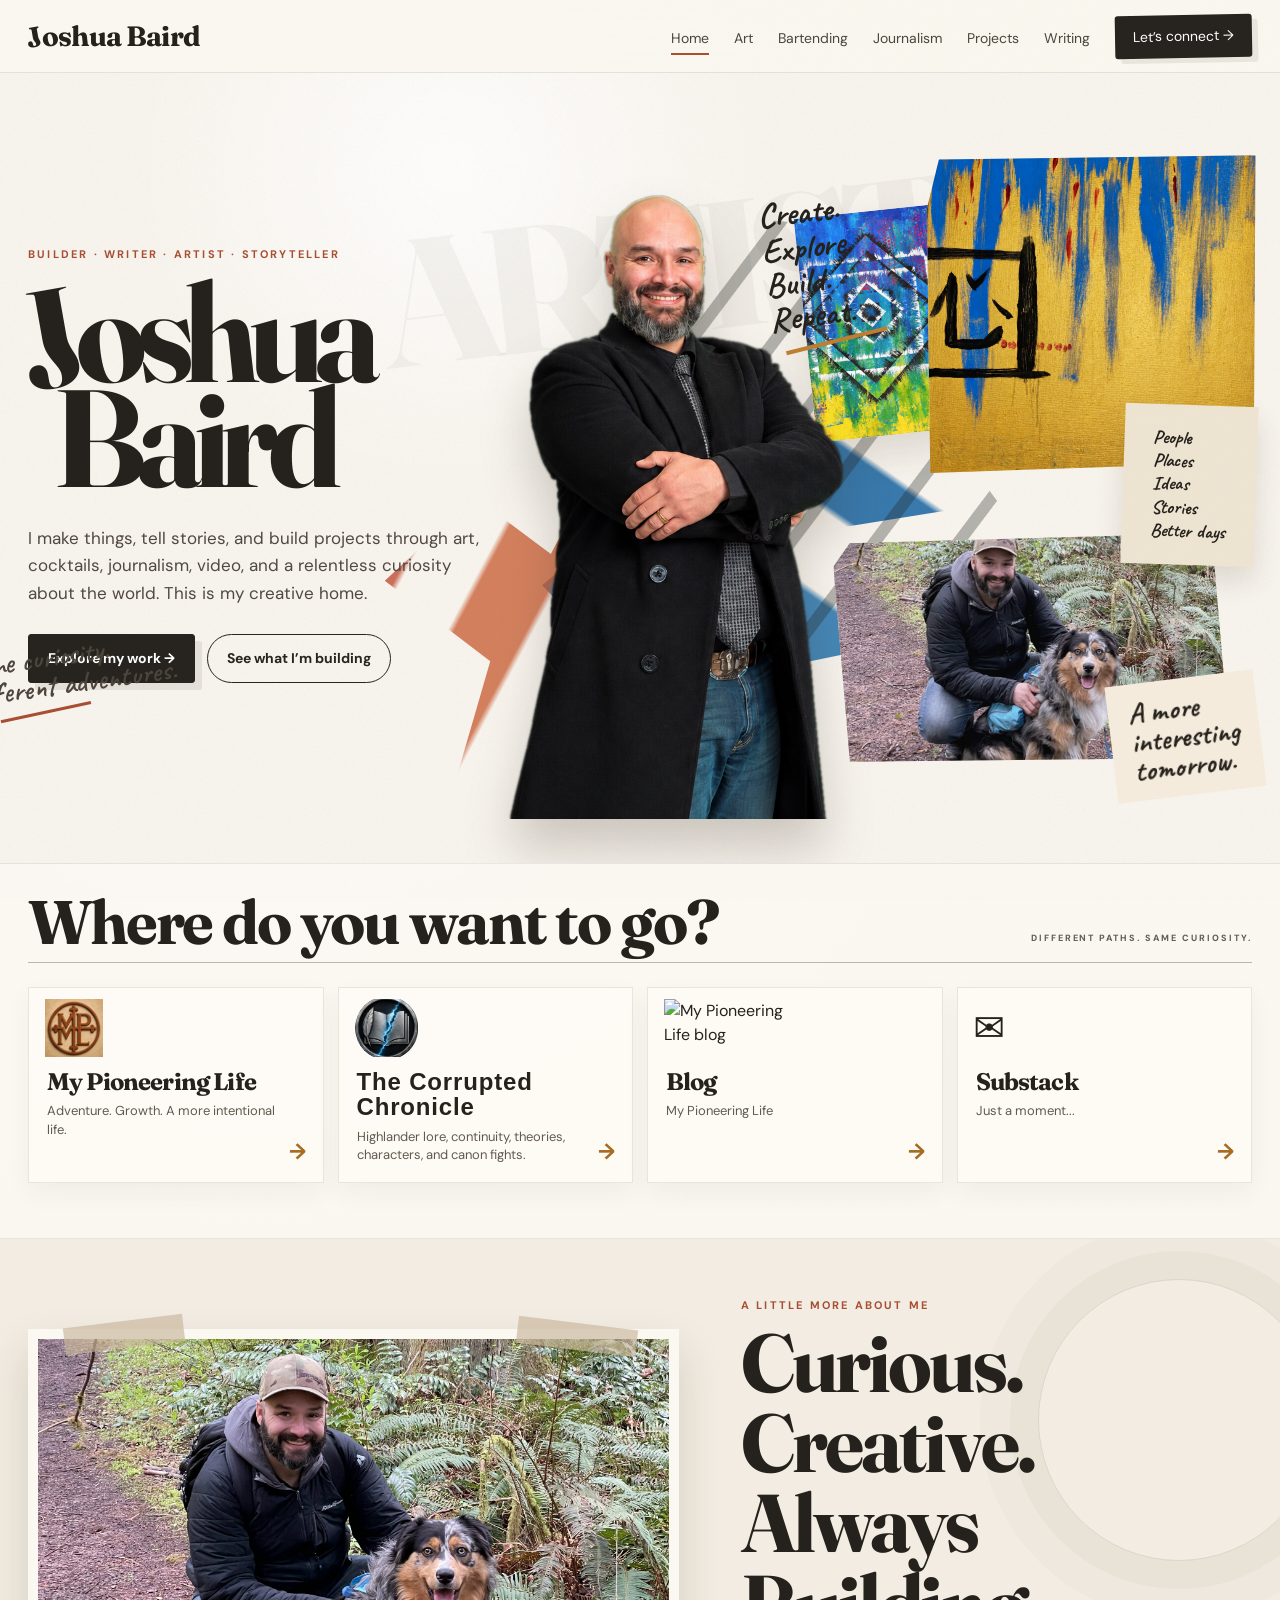
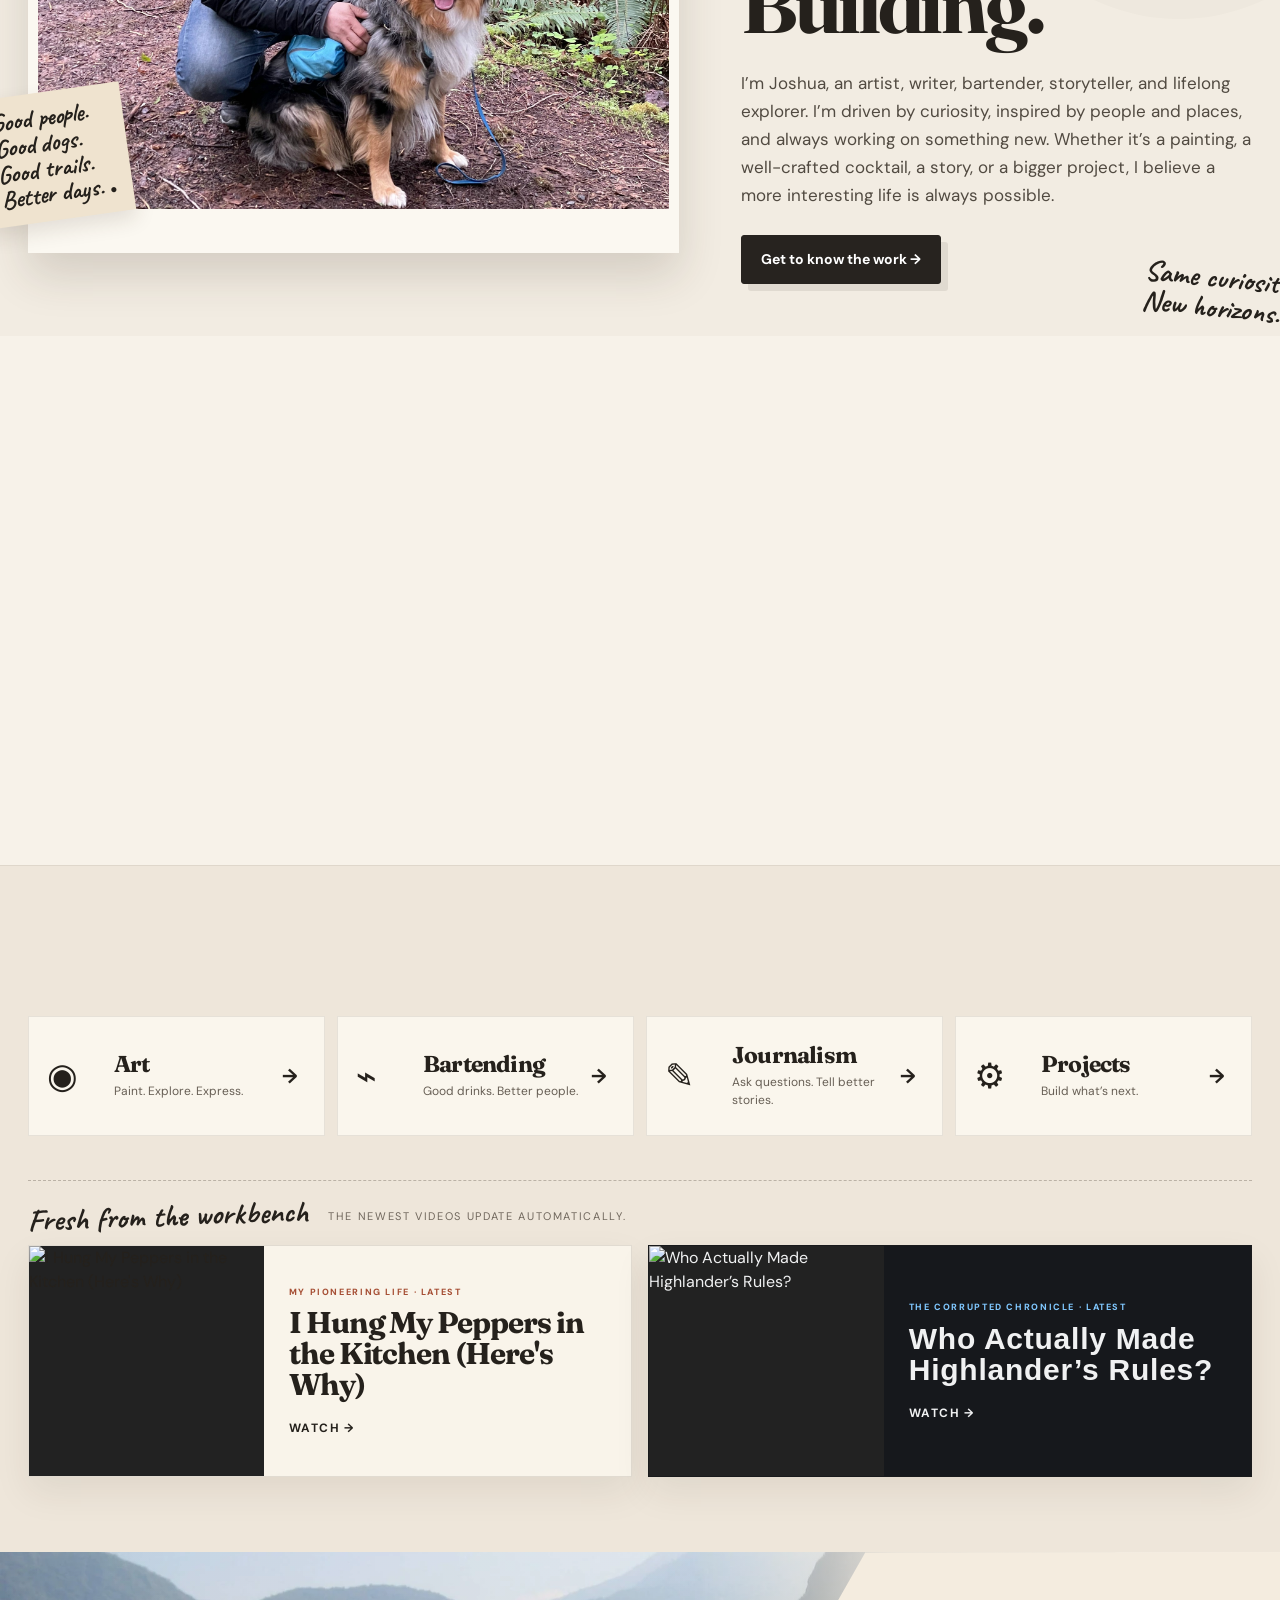
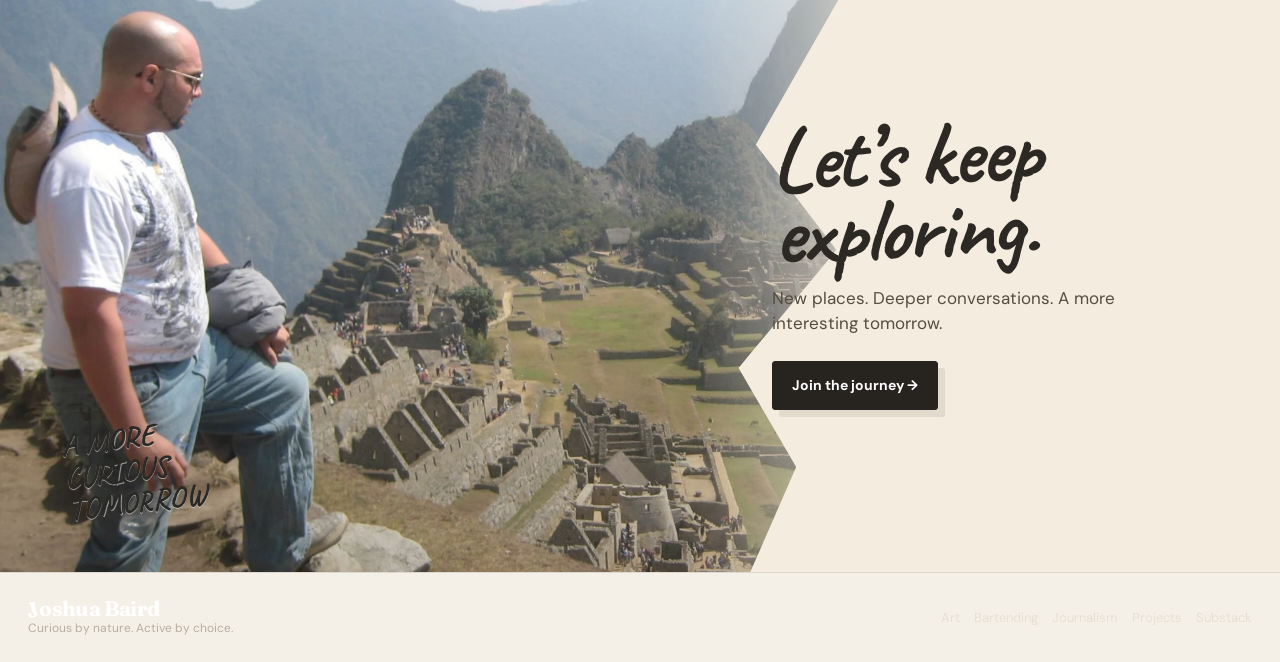
==== commit a819901d: "Link Creative Writing subpage from homepage navigation only" ====
--- a/index.html
+++ b/index.html
@@ -18,6 +18,7 @@
       <a href="bartending.html">Bartending</a>
       <a href="journalism.html">Journalism</a>
       <a href="projects.html">Projects</a>
+      <a href="creative-writing.html" aria-label="Creative Writing">Writing</a>
       <a class="nav-cta" href="#explore">Let’s connect →</a>
     </div>
   </div>
